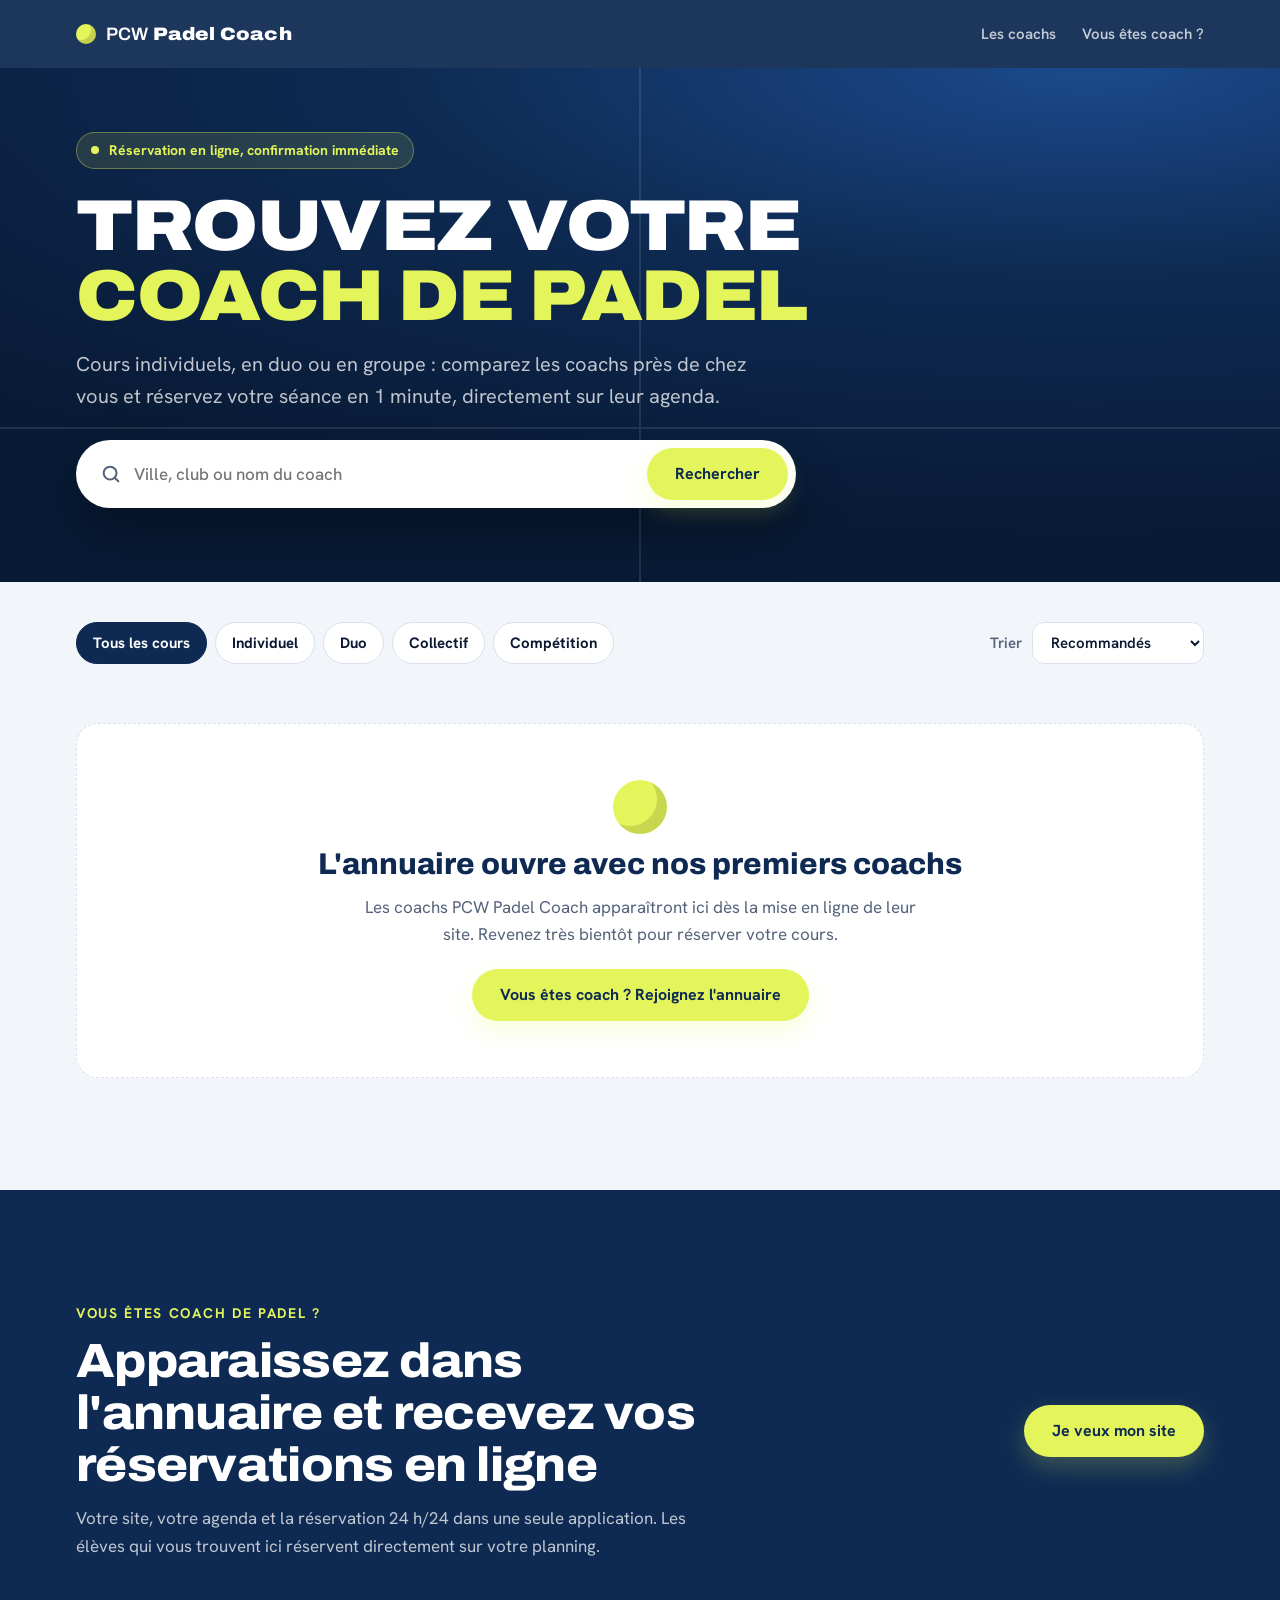
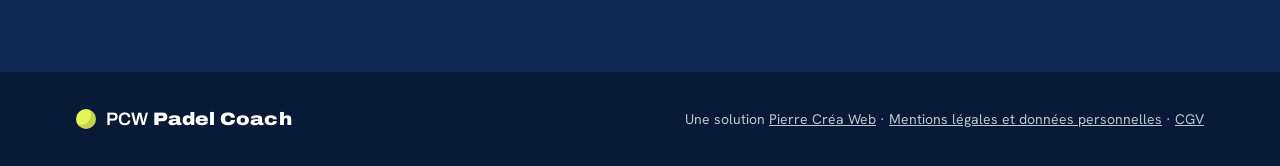
==== coachs/index.html @ 56683d2a "Add files via upload" ====
<!doctype html>
<html lang="fr">
<head>
<meta charset="utf-8">
<meta name="viewport" content="width=device-width, initial-scale=1, viewport-fit=cover">
<title>Trouver un coach de padel près de chez vous · PCW Padel Coach</title>
<meta name="description" content="Annuaire des coachs de padel PCW Padel Coach : cherchez par ville ou par club, comparez les cours et les prix, et réservez votre séance en ligne en 1 minute.">
<meta name="robots" content="noindex, nofollow">
<link rel="canonical" href="https://pcwpadel.fr/coachs/">
<meta property="og:type" content="website">
<meta property="og:locale" content="fr_FR">
<meta property="og:url" content="https://pcwpadel.fr/coachs/">
<meta property="og:title" content="Trouver un coach de padel · PCW Padel Coach">
<meta property="og:description" content="Cherchez un coach de padel par ville ou par club et réservez votre cours en ligne.">
<meta property="og:image" content="https://pcwpadel.fr/media/presentation.jpg">
<meta name="theme-color" content="#0E2A52">
<link rel="icon" href="data:image/svg+xml,%3Csvg xmlns='http://www.w3.org/2000/svg' viewBox='0 0 32 32'%3E%3Crect width='32' height='32' rx='8' fill='%230E2A52'/%3E%3Ccircle cx='16' cy='16' r='8' fill='%23E4F55B'/%3E%3C/svg%3E">
<link rel="preconnect" href="https://fonts.googleapis.com">
<link rel="preconnect" href="https://fonts.gstatic.com" crossorigin>
<link rel="stylesheet" href="https://fonts.googleapis.com/css2?family=Archivo:wdth,wght@62..125,400..900&family=Hanken+Grotesk:wght@400;500;600;700&display=swap">
<link rel="stylesheet" href="../sales.css?v=20261102">
<link rel="stylesheet" href="../annuaire.css?v=20261102">
</head>
<body class="dir-page">

<header class="top">
  <div class="wrap top__in">
    <a class="logo" href="./"><span class="logo__ball" aria-hidden="true"></span><span>PCW <b>Padel Coach</b></span></a>
    <nav class="top__nav" aria-label="Sections">
      <a href="#resultats">Les coachs</a>
      <a href="../">Vous êtes coach ?</a>
    </nav>
    <a class="btn btn--ball btn--sm top__coach" href="../">Vous êtes coach ?</a>
  </div>
</header>

<main>
  <section class="dir-hero">
    <div class="wrap">
      <p class="pill"><span class="pill__dot" aria-hidden="true"></span>Réservation en ligne, confirmation immédiate</p>
      <h1>Trouvez votre <em>coach de padel</em></h1>
      <p class="lead">Cours individuels, en duo ou en groupe : comparez les coachs près de chez vous et réservez votre séance en 1 minute, directement sur leur agenda.</p>
      <form class="dir-search" id="dir-search" role="search" autocomplete="off">
        <label class="dir-search__field">
          <svg viewBox="0 0 24 24" aria-hidden="true"><circle cx="11" cy="11" r="7"/><path d="M20 20l-4-4"/></svg>
          <span class="sr">Ville, club ou nom du coach</span>
          <input type="search" id="dir-q" placeholder="Ville, club ou nom du coach" enterkeyhint="search">
        </label>
        <button class="btn btn--ball" type="submit">Rechercher</button>
      </form>
      <div class="dir-cities" id="dir-cities" aria-label="Villes"></div>
    </div>
  </section>

  <section class="sec dir-results" id="resultats">
    <div class="wrap">
      <div class="dir-toolbar">
        <div class="dir-filters" role="group" aria-label="Type de cours">
          <button type="button" data-type="" aria-pressed="true">Tous les cours</button>
          <button type="button" data-type="individuel" aria-pressed="false">Individuel</button>
          <button type="button" data-type="duo" aria-pressed="false">Duo</button>
          <button type="button" data-type="collectif" aria-pressed="false">Collectif</button>
          <button type="button" data-type="competition" aria-pressed="false">Compétition</button>
        </div>
        <label class="dir-sort"><span>Trier</span>
          <select id="dir-sort">
            <option value="reco">Recommandés</option>
            <option value="note">Mieux notés</option>
            <option value="prix">Prix croissant</option>
            <option value="nom">Nom (A → Z)</option>
          </select></label>
      </div>
      <p class="dir-count" id="dir-count" aria-live="polite"></p>
      <div class="dir-grid" id="dir-grid">
        <div class="coach-card coach-card--skel" aria-hidden="true"></div>
        <div class="coach-card coach-card--skel" aria-hidden="true"></div>
        <div class="coach-card coach-card--skel" aria-hidden="true"></div>
      </div>
    </div>
  </section>

  <section class="sec sec--dark dir-coach">
    <div class="wrap dir-coach__in">
      <div>
        <p class="kicker kicker--ball">Vous êtes coach de padel ?</p>
        <h2 class="h2">Apparaissez dans l'annuaire et recevez vos réservations en ligne</h2>
        <p>Votre site, votre agenda et la réservation 24 h/24 dans une seule application. Les élèves qui vous trouvent ici réservent directement sur votre planning.</p>
      </div>
      <a class="btn btn--ball" href="../#contact">Je veux mon site</a>
    </div>
  </section>
</main>

<footer class="foot">
  <div class="wrap foot__in">
    <a class="logo" href="../"><span class="logo__ball" aria-hidden="true"></span><span>PCW <b>Padel Coach</b></span></a>
    <p>Une solution <a href="https://pierrecreaweb.com/">Pierre Créa Web</a> · <a href="../mentions.html">Mentions légales et données personnelles</a> · <a href="../cgv.html">CGV</a></p>
  </div>
</footer>

<script src="../pcw-config.js?v=20261102"></script>
<script src="../annuaire.js?v=20261102"></script>
</body>
</html>
---- sales.css ----
/* Page de vente PCW Padel Coach. Même univers que le modèle de site coach :
   bleu terrain, jaune balle, lignes blanches du court. */
:root {
  --brand: #0E2A52;
  --brand-2: #1B4A8C;
  --deep: #081A35;
  --ball: #E4F55B;
  --surface: #F2F5F9;
  --soft: #E8EEF6;
  --card: #FFFFFF;
  --ink: #0B1830;
  --muted: #55627A;
  --line: #D9E1EC;
  --on-dark: #FFFFFF;
  --on-dark-muted: rgba(255, 255, 255, .74);
  --err: #B42318;
  --f-display: "Archivo", "Arial Narrow", system-ui, sans-serif;
  --f-body: "Hanken Grotesk", system-ui, -apple-system, "Segoe UI", sans-serif;
  --r: 16px;
  --gl: max(16px, env(safe-area-inset-left, 0px));
  --gr: max(16px, env(safe-area-inset-right, 0px));
  color-scheme: light;
}
* { box-sizing: border-box; }
[hidden] { display: none !important; }
html { scroll-behavior: smooth; scroll-padding-top: 80px; }
@media (prefers-reduced-motion: reduce) { html { scroll-behavior: auto; } *, *::before { transition: none !important; animation: none !important; } }
body { margin: 0; background: var(--surface); color: var(--ink); font: 400 17px/1.6 var(--f-body); -webkit-font-smoothing: antialiased; }
img, video { max-width: 100%; height: auto; display: block; }
a { color: inherit; }
:focus-visible { outline: 3px solid var(--ball); outline-offset: 2px; border-radius: 6px; }
.wrap { max-width: 1160px; margin: 0 auto; padding-left: var(--gl); padding-right: var(--gr); }
.wrap--narrow { max-width: 820px; }
.center { text-align: center; }
.muted { color: var(--muted); }

/* ---------- Boutons ---------- */
.btn {
  display: inline-flex; align-items: center; justify-content: center; gap: 8px; min-height: 52px; padding: 0 26px;
  border-radius: 999px; border: 2px solid transparent; font: 700 16px/1 var(--f-body); text-decoration: none; cursor: pointer; text-align: center; line-height: 1.2;
  transition: transform .15s ease, background-color .15s ease, box-shadow .15s ease;
}
.btn:hover { transform: translateY(-1px); }
.btn:active { transform: none; }
.btn--ball { background: var(--ball); color: var(--brand); box-shadow: 0 10px 24px rgba(228, 245, 91, .22); }
.btn--ball:hover { background: #EDFA7E; }
.btn--ghost { border-color: rgba(255, 255, 255, .5); color: var(--on-dark); }
.btn--ghost:hover { border-color: var(--on-dark); background: rgba(255, 255, 255, .06); }
.btn--sm { min-height: 42px; padding: 0 18px; font-size: 15px; white-space: nowrap; }
.btn--block { width: 100%; }
.btn[disabled] { opacity: .6; cursor: wait; transform: none; }

/* ---------- En-tête ---------- */
.top { position: sticky; top: 0; z-index: 20; background: rgba(14, 42, 82, .94); backdrop-filter: blur(10px); -webkit-backdrop-filter: blur(10px); color: var(--on-dark); padding-top: env(safe-area-inset-top, 0px); }
.top__in { display: flex; align-items: center; gap: 24px; min-height: 68px; }
.logo { display: inline-flex; align-items: center; gap: 10px; text-decoration: none; font: 600 18px/1 var(--f-display); letter-spacing: .01em; white-space: nowrap; }
.logo b { font-weight: 900; font-stretch: 115%; }
.logo__ball { width: 20px; height: 20px; border-radius: 50%; background: var(--ball); box-shadow: inset -5px -4px 0 rgba(0, 0, 0, .14); flex: none; }
.top__nav { display: flex; gap: 26px; margin-left: auto; }
.top__nav a { color: var(--on-dark-muted); text-decoration: none; font-weight: 600; font-size: 15px; }
.top__nav a:hover { color: var(--on-dark); }
@media (max-width: 760px) { .top__nav { display: none; } .top .btn { margin-left: auto; } }
@media (max-width: 360px) { .logo { font-size: 16px; } .top .btn { padding: 0 14px; } }

/* ---------- Accroche ---------- */
.hero { position: relative; overflow: hidden; background: radial-gradient(120% 90% at 85% 10%, var(--brand-2) 0%, var(--brand) 45%, var(--deep) 100%); color: var(--on-dark); }
.hero::before { /* lignes de court en fond */
  content: ""; position: absolute; inset: 0; pointer-events: none; opacity: .12;
  background:
    linear-gradient(90deg, transparent calc(50% - 1px), #fff calc(50% - 1px), #fff calc(50% + 1px), transparent calc(50% + 1px)),
    linear-gradient(0deg, transparent calc(30% - 1px), #fff calc(30% - 1px), #fff calc(30% + 1px), transparent calc(30% + 1px)),
    linear-gradient(0deg, transparent calc(70% - 1px), #fff calc(70% - 1px), #fff calc(70% + 1px), transparent calc(70% + 1px));
}
.hero__in { position: relative; display: grid; grid-template-columns: 1.05fr .95fr; gap: 48px; align-items: center; padding-block: 72px 88px; }
.hero__text { min-width: 0; }
.pill { display: inline-flex; align-items: center; gap: 10px; margin: 0 0 22px; padding: 8px 14px; border-radius: 999px; background: rgba(228, 245, 91, .12); border: 1px solid rgba(228, 245, 91, .35); color: var(--ball); font-weight: 700; font-size: 14px; line-height: 1.35; }
.pill__dot { width: 8px; height: 8px; border-radius: 50%; background: var(--ball); flex: none; animation: pulse 2s ease-in-out infinite; }
@keyframes pulse { 50% { box-shadow: 0 0 0 6px rgba(228, 245, 91, .18); } }
h1 { margin: 0 0 20px; font: 900 clamp(44px, 6.6vw, 82px)/.98 var(--f-display); font-stretch: 112%; letter-spacing: -.02em; text-transform: uppercase; text-wrap: balance; }
h1 em { font-style: normal; color: var(--ball); }
.lead { margin: 0 0 30px; max-width: 34em; font-size: clamp(18px, 2vw, 20px); color: var(--on-dark-muted); }
.hero__cta { display: flex; flex-wrap: wrap; gap: 12px; }
.hero__proof { display: flex; flex-wrap: wrap; gap: 10px 28px; margin: 34px 0 0; padding: 0; list-style: none; font-size: 15px; color: var(--on-dark-muted); }
.hero__proof b { display: block; font: 900 26px/1.1 var(--f-display); font-stretch: 112%; color: var(--on-dark); }

.hero__phones { position: relative; min-height: 560px; }
.phone { margin: 0; width: 270px; aspect-ratio: 9 / 19.5; border-radius: 40px; padding: 10px; background: #050D1C; box-shadow: 0 40px 80px rgba(0, 0, 0, .45), inset 0 0 0 2px rgba(255, 255, 255, .08); }
.phone img { width: 100%; height: 100%; object-fit: cover; object-position: top; border-radius: 31px; }
.phone--front { position: absolute; left: 6%; top: 30px; z-index: 2; transform: rotate(-4deg); }
.phone--back { position: absolute; right: 2%; top: 0; transform: rotate(5deg); opacity: .96; }
.float-card {
  position: absolute; z-index: 3; left: 40%; bottom: 10px; display: flex; align-items: center; gap: 12px;
  padding: 14px 18px; border-radius: 16px; background: var(--card); color: var(--ink); box-shadow: 0 20px 44px rgba(0, 0, 0, .35);
  animation: float 5s ease-in-out infinite;
}
.float-card b { display: block; font-size: 15px; }
.float-card small { display: block; color: var(--muted); font-size: 13px; }
.float-card__icon { width: 34px; height: 34px; border-radius: 50%; display: grid; place-items: center; background: var(--ball); color: var(--brand); font-weight: 900; flex: none; }
@keyframes float { 50% { transform: translateY(-8px); } }

@media (max-width: 960px) {
  .hero__in { grid-template-columns: 1fr; gap: 20px; padding-block: 44px 40px; }
  .hero__phones { min-height: 0; height: 470px; max-width: 460px; width: 100%; justify-self: center; }
  .phone--front, .phone--back { width: 210px; border-radius: 32px; padding: 8px; }
  .phone--front img, .phone--back img { border-radius: 25px; }
  .phone--front { left: 4%; }
  .phone--back { right: 4%; top: 10px; }
  .float-card { left: auto; right: 0; bottom: 16px; }
}
@media (max-width: 420px) {
  .hero__phones { height: 400px; }
  .phone--front, .phone--back { width: 176px; }
  .phone--front { left: 0; }
  .phone--back { right: 0; }
  .float-card { right: 0; left: 18%; padding: 12px 14px; }
  .hero__cta .btn { flex: 1 1 100%; }
  .hero__proof { display: grid; grid-template-columns: repeat(3, minmax(0, 1fr)); gap: 12px; font-size: 13px; line-height: 1.35; }
  .hero__proof b { font-size: 21px; margin-bottom: 4px; }
}

/* ---------- Sections ---------- */
.sec { padding-block: clamp(64px, 9vw, 112px); }
.sec--soft { background: var(--soft); }
.sec--dark { background: var(--brand); color: var(--on-dark); }
.kicker { margin: 0 0 12px; font-weight: 700; font-size: 14px; letter-spacing: .12em; text-transform: uppercase; color: var(--brand-2); }
.kicker--ball { color: var(--ball); }
.h2 { margin: 0 0 40px; max-width: 22em; font: 800 clamp(30px, 4.2vw, 48px)/1.08 var(--f-display); font-stretch: 108%; letter-spacing: -.015em; text-wrap: balance; }
.h2.center { margin-inline: auto; }
.sec--dark .h2 { color: var(--on-dark); }
.h3 { margin: 0 0 18px; font: 800 clamp(24px, 2.8vw, 32px)/1.12 var(--f-display); font-stretch: 104%; color: var(--brand); text-wrap: balance; }
.tag { display: block; margin-bottom: 10px; font: 700 13px/1 var(--f-body); letter-spacing: .1em; text-transform: uppercase; color: var(--brand-2); }

/* Problèmes */
.pains { display: grid; grid-template-columns: repeat(3, minmax(0, 1fr)); gap: 20px; }
.pain { padding: 28px; border-radius: var(--r); background: var(--card); border: 1px solid var(--line); }
.pain__n { font: 900 15px/1 var(--f-display); color: var(--brand-2); letter-spacing: .08em; }
.pain h3 { margin: 14px 0 8px; font: 800 21px/1.2 var(--f-display); color: var(--brand); }
.pain p { margin: 0; color: var(--muted); }
@media (max-width: 860px) { .pains { grid-template-columns: minmax(0, 1fr); } }

/* Vidéo */
.video { position: relative; border-radius: 22px; overflow: hidden; background: #000; box-shadow: 0 40px 80px rgba(0, 0, 0, .4); outline: 1px solid rgba(255, 255, 255, .1); }
.video video { width: 100%; height: auto; aspect-ratio: 16 / 9; }
#video .center { margin: 32px 0 0; }

/* Fonctions */
.feat { display: grid; grid-template-columns: 1.2fr .8fr; gap: 56px; align-items: center; margin-bottom: 88px; }
.feat--rev .feat__text { order: 2; }
.feat__media { margin: 0; display: grid; justify-items: center; position: relative; }
.feat__media::before { content: ""; position: absolute; width: 78%; aspect-ratio: 1; border-radius: 50%; top: 12%; background: radial-gradient(circle, rgba(228, 245, 91, .55), rgba(228, 245, 91, 0) 68%); }
.feat__media .phone { position: relative; width: 280px; }
.checks { margin: 0; padding: 0; list-style: none; display: grid; gap: 14px; }
.checks li { position: relative; padding-left: 36px; color: var(--muted); }
.checks li b { color: var(--ink); }
.checks li::before {
  content: ""; position: absolute; left: 0; top: 3px; width: 22px; height: 22px; border-radius: 50%;
  background: var(--brand) url("data:image/svg+xml,%3Csvg xmlns='http://www.w3.org/2000/svg' viewBox='0 0 24 24' fill='none' stroke='%23E4F55B' stroke-width='3.2' stroke-linecap='round' stroke-linejoin='round'%3E%3Cpath d='M6 12.5l4 4 8-9'/%3E%3C/svg%3E") center / 14px no-repeat;
}
.wide { display: grid; grid-template-columns: .7fr 1.3fr; gap: 48px; align-items: center; margin-bottom: 64px; }
.wide__text p { margin: 0; color: var(--muted); }
.wide__text b { color: var(--ink); }
.browser { margin: 0; border-radius: 14px; overflow: hidden; background: var(--card); box-shadow: 0 30px 60px rgba(14, 42, 82, .18); border: 1px solid var(--line); }
.browser__bar { display: flex; gap: 7px; padding: 12px 14px; background: var(--soft); }
.browser__bar i { width: 11px; height: 11px; border-radius: 50%; background: #C5D0DE; }
.grid4 { display: grid; grid-template-columns: repeat(4, minmax(0, 1fr)); gap: 18px; }
.mini { padding: 24px; border-radius: var(--r); background: var(--card); border: 1px solid var(--line); }
.mini h4 { margin: 0 0 6px; font: 800 18px/1.25 var(--f-display); color: var(--brand); }
.mini p { margin: 0; font-size: 15px; color: var(--muted); }
@media (max-width: 900px) {
  .feat, .wide { grid-template-columns: minmax(0, 1fr); gap: 36px; margin-bottom: 72px; }
  .feat--rev .feat__text { order: 0; }
  .feat__media .phone { width: 240px; }
  .grid4 { grid-template-columns: repeat(2, minmax(0, 1fr)); }
}
@media (max-width: 520px) { .grid4 { grid-template-columns: minmax(0, 1fr); } }

/* Étapes */
.steps { margin: 0; padding: 0; list-style: none; display: grid; grid-template-columns: repeat(3, minmax(0, 1fr)); gap: 20px; counter-reset: s; }
.steps li { position: relative; padding: 30px 28px; border-radius: var(--r); background: var(--card); }
.steps__n { display: grid; place-items: center; width: 46px; height: 46px; border-radius: 50%; background: var(--ball); color: var(--brand); font: 900 20px/1 var(--f-display); }
.steps h3 { margin: 18px 0 8px; font: 800 21px/1.2 var(--f-display); color: var(--brand); }
.steps p { margin: 0; color: var(--muted); }
@media (max-width: 860px) { .steps { grid-template-columns: minmax(0, 1fr); } }

/* Tarif */
.price { max-width: 520px; margin: 0 auto; padding: 36px clamp(22px, 5vw, 40px); border-radius: 24px; background: var(--card); border: 2px solid var(--brand); box-shadow: 0 30px 70px rgba(14, 42, 82, .16); }
.price__head { text-align: center; padding-bottom: 26px; margin-bottom: 26px; border-bottom: 1px solid var(--line); }
.price__name { margin: 0 0 8px; font-weight: 700; color: var(--brand-2); letter-spacing: .08em; text-transform: uppercase; font-size: 14px; }
.price__amount { margin: 0; display: flex; justify-content: center; align-items: baseline; gap: 8px; color: var(--brand); }
.price__amount span { font: 900 clamp(64px, 12vw, 84px)/1 var(--f-display); font-stretch: 112%; letter-spacing: -.03em; }
.price__amount small { font-weight: 700; font-size: 18px; color: var(--muted); }
.price__vat { margin: 4px 0 0; font-size: 13px; color: var(--muted); }
.price__setup { display: inline-block; margin: 16px 0 0; padding: 8px 14px; border-radius: 12px; background: var(--ball); color: var(--brand); font-size: 15px; }
.price__setup s { opacity: .65; }
.checks--price { gap: 12px; margin-bottom: 28px; }
.checks--price li { color: var(--ink); }
.price__terms { margin: 14px 0 0; text-align: center; font-size: 14px; color: var(--muted); }
.price__math {
  position: relative; overflow: hidden; display: flex; align-items: center; gap: 18px; text-align: left;
  margin: 20px 0 0; padding: 16px 20px; border-radius: 16px;
  background: radial-gradient(120% 140% at 0% 0%, var(--brand-2), var(--brand) 55%, var(--deep)); color: var(--on-dark);
  box-shadow: 0 14px 30px rgba(14, 42, 82, .22);
}
.math__fig { margin: 0; flex: none; display: grid; justify-items: center; text-align: center; line-height: 1; }
.math__fig b { font: 900 46px/.95 var(--f-display); font-stretch: 112%; letter-spacing: -.03em; color: var(--ball); font-variant-numeric: tabular-nums; }
.math__fig small { font-weight: 700; font-size: 11px; letter-spacing: .1em; text-transform: uppercase; color: var(--on-dark-muted); }
.math__fig small:first-child { margin-bottom: 4px; }
.math__fig small:last-child { margin-top: 5px; }
.math__text { position: relative; z-index: 1; margin: 0; padding-left: 18px; border-left: 2px solid rgba(255, 255, 255, .16); font: 700 17px/1.4 var(--f-display); }
.math__text b { color: var(--ball); font-weight: 800; }
.math__hl { position: relative; z-index: 0; white-space: nowrap; margin: 0 .12em; color: var(--brand); }
.math__hl::before { content: ""; position: absolute; z-index: -1; inset: -.04em -.14em -.02em; border-radius: .3em; background: var(--ball); transform-origin: 0 50%; }
.math__clock { position: absolute; right: -16px; bottom: -20px; width: 100px; height: 100px; fill: none; stroke: rgba(255, 255, 255, .08); stroke-width: 3; stroke-linecap: round; }
.math__hand { transform-origin: 24px 24px; }
@media (max-width: 400px) {
  .price__math { flex-direction: column; gap: 12px; text-align: center; padding: 16px; }
  .math__text { padding: 12px 0 0; border-left: 0; border-top: 2px solid rgba(255, 255, 255, .16); font-size: 16px; }
  .math__text br { display: none; }
}
html.anim .math__hl::before { scale: 0 1; transition: scale .7s var(--ease) .9s; }
html.anim .math__hl { color: var(--on-dark); transition: color .3s 1.2s; }
html.anim .price__math.is-in .math__hl::before { scale: 1 1; }
html.anim .price__math.is-in .math__hl { color: var(--brand); }
html.anim .price__math.is-in .math__hand--m { animation: tick 6s linear infinite; }
html.anim .price__math.is-in .math__hand--h { animation: tick 72s linear infinite; }
@keyframes tick { to { rotate: 360deg; } }
html.anim .price__math.is-in .math__fig b { animation: fig-pop .7s var(--spring) .3s both; }
@keyframes fig-pop { from { scale: .5; opacity: 0; } }

/* FAQ */
.faq { display: grid; gap: 12px; }
.faq details { border-radius: 14px; background: var(--card); border: 1px solid var(--line); }
.faq summary { position: relative; padding: 20px 56px 20px 22px; cursor: pointer; list-style: none; font-weight: 700; font-size: 17px; color: var(--brand); }
.faq summary::-webkit-details-marker { display: none; }
.faq summary::after { content: "+"; position: absolute; right: 22px; top: 50%; transform: translateY(-50%); font: 400 28px/1 var(--f-body); color: var(--brand-2); transition: transform .2s; }
.faq details[open] summary::after { transform: translateY(-50%) rotate(45deg); }
.faq details p { margin: 0; padding: 0 22px 22px; color: var(--muted); }

/* Formulaire */
.contact { display: grid; grid-template-columns: .8fr 1.2fr; gap: 56px; align-items: start; }
.contact__intro { position: sticky; top: 100px; }
.contact__intro > p:not(.kicker) { color: var(--on-dark-muted); margin: -16px 0 24px; }
.contact__list { margin: 0; padding: 0; list-style: none; display: grid; gap: 10px; }
.contact__list li { padding-left: 28px; position: relative; font-weight: 600; }
.contact__list li::before { content: ""; position: absolute; left: 0; top: 7px; width: 14px; height: 14px; border-radius: 50%; background: var(--ball); }
.form, .sent { padding: clamp(22px, 4vw, 36px); border-radius: 22px; background: var(--card); color: var(--ink); }
.form fieldset { margin: 0 0 22px; padding: 0; border: 0; min-width: 0; }
.form legend { padding: 0; margin-bottom: 14px; font: 800 19px/1.2 var(--f-display); color: var(--brand); }
.row2 { display: grid; grid-template-columns: repeat(2, minmax(0, 1fr)); gap: 0 14px; }
.field { display: grid; gap: 6px; margin-bottom: 14px; min-width: 0; }
.field > span { font-weight: 600; font-size: 15px; }
.field input, .field select, .field textarea {
  width: 100%; min-height: 50px; padding: 12px 14px; border-radius: 12px; border: 1.5px solid var(--line); background: #FBFCFE;
  font: 400 16px/1.4 var(--f-body); color: var(--ink); transition: border-color .15s, box-shadow .15s;
}
.field textarea { resize: vertical; min-height: 110px; }
.field input:focus, .field select:focus, .field textarea:focus { outline: none; border-color: var(--brand-2); box-shadow: 0 0 0 4px rgba(27, 74, 140, .14); }
.field [aria-invalid="true"] { border-color: var(--err); }
.chips { display: flex; flex-wrap: wrap; gap: 8px; }
.chips label { position: relative; }
.chips input { position: absolute; opacity: 0; inset: 0; margin: 0; cursor: pointer; }
.chips span { display: inline-flex; align-items: center; min-height: 42px; padding: 0 16px; border-radius: 999px; border: 1.5px solid var(--line); background: #FBFCFE; font-weight: 600; font-size: 15px; cursor: pointer; transition: all .15s; }
.chips input:checked + span { background: var(--brand); border-color: var(--brand); color: var(--on-dark); }
.chips input:focus-visible + span { outline: 3px solid var(--ball); outline-offset: 2px; }
.hp { position: absolute; left: -9999px; width: 1px; height: 1px; overflow: hidden; }
.consent { display: flex; gap: 12px; align-items: flex-start; margin: 4px 0 20px; font-size: 14px; color: var(--muted); }
.consent input { flex: none; width: 22px; height: 22px; margin: 1px 0 0; accent-color: var(--brand); }
.consent a { color: var(--brand-2); }
.form__alert { margin: 0 0 14px; padding: 12px 14px; border-radius: 12px; background: #FDECEA; color: var(--err); font-weight: 600; font-size: 15px; }
.form__note { margin: 12px 0 0; font-size: 13px; color: var(--muted); text-align: center; }
.sent { text-align: center; padding-block: 56px; }
.sent__icon { width: 68px; height: 68px; margin: 0 auto 18px; border-radius: 50%; display: grid; place-items: center; background: var(--ball); color: var(--brand); font: 900 32px/1 var(--f-display); }
.sent h3 { margin: 0 0 8px; font: 800 28px/1.15 var(--f-display); color: var(--brand); }
.sent p { margin: 0 auto 24px; max-width: 26em; color: var(--muted); }
@media (max-width: 900px) {
  .contact { grid-template-columns: minmax(0, 1fr); gap: 32px; }
  .contact__intro { position: static; }
}
@media (max-width: 560px) { .row2 { grid-template-columns: minmax(0, 1fr); } }

/* Pied de page */
.foot { background: var(--deep); color: var(--on-dark-muted); padding: 36px 0 calc(36px + env(safe-area-inset-bottom, 0px)); font-size: 14px; }
.foot__in { display: flex; flex-wrap: wrap; align-items: center; justify-content: space-between; gap: 16px; }
.foot .logo { color: var(--on-dark); }
.foot p { margin: 0; }

/* Bouton fixe sur téléphone */
.mobile-cta { display: none; }
@media (max-width: 760px) {
  .mobile-cta {
    display: flex; position: fixed; z-index: 15; left: var(--gl); right: var(--gr); bottom: calc(12px + env(safe-area-inset-bottom, 0px));
    box-shadow: 0 14px 30px rgba(8, 26, 53, .35); transition: transform .25s ease, opacity .25s ease;
  }
  .mobile-cta.is-hidden { transform: translateY(140%); opacity: 0; pointer-events: none; }
  .foot { padding-bottom: calc(96px + env(safe-area-inset-bottom, 0px)); }
}

/* =========================================================================
   Animations
   Actives seulement avec la classe .anim (posée dans <head> si le visiteur
   n'a pas demandé à réduire les mouvements). Sans JS, tout reste visible.
   ========================================================================= */
:root { --ease: cubic-bezier(.2, .75, .2, 1); --spring: cubic-bezier(.3, 1.5, .5, 1); }

/* Barre de progression de lecture et en-tête qui se densifie au défilement */
.progress { position: fixed; z-index: 30; top: 0; left: 0; right: 0; height: 3px; background: var(--ball); transform-origin: 0 50%; transform: scaleX(var(--p, 0)); pointer-events: none; }
.top { transition: background-color .3s, box-shadow .3s; }
.top.is-scrolled { background: rgba(8, 26, 53, .97); box-shadow: 0 10px 30px rgba(8, 26, 53, .28); }
.logo:hover .logo__ball { animation: ball-bounce .6s var(--ease); }
@keyframes ball-bounce { 30% { transform: translateY(-7px) rotate(140deg); } 60% { transform: translateY(0) rotate(240deg); } 80% { transform: translateY(-2px) rotate(330deg); } 100% { transform: rotate(360deg); } }

/* Boutons jaunes : reflet qui balaie le bouton */
.btn--ball:not(.mobile-cta) { position: relative; overflow: hidden; isolation: isolate; }
.mobile-cta { overflow: hidden; isolation: isolate; }
.btn--ball::after {
  content: ""; position: absolute; z-index: -1; top: 0; bottom: 0; left: -60%; width: 45%; pointer-events: none;
  background: linear-gradient(100deg, transparent, rgba(255, 255, 255, .65), transparent); transform: skewX(-18deg);
}
.btn--ball:hover::after { animation: shine .7s ease; }
.anim .hero__cta .btn--ball::after, .anim .price .btn--ball::after, .anim .mobile-cta::after { animation: shine 1.1s ease 2.2s, shine 1.1s ease 6s infinite; }
@keyframes shine { from { left: -60%; } to { left: 130%; } }

/* --- Accroche : entrée en cascade --- */
.hero::before { animation: court-drift 18s ease-in-out infinite alternate; }
@keyframes court-drift { to { transform: scale(1.06) translate(-1.5%, 1%); } }
.hero__glow {
  position: absolute; z-index: 0; width: 70%; aspect-ratio: 1; left: 18%; top: 14%; border-radius: 50%; pointer-events: none;
  background: radial-gradient(circle, rgba(228, 245, 91, .28), rgba(228, 245, 91, 0) 65%); filter: blur(10px);
  animation: glow 7s ease-in-out infinite alternate;
}
@keyframes glow { from { transform: translate(-6%, 4%) scale(.9); opacity: .7; } to { transform: translate(8%, -6%) scale(1.1); opacity: 1; } }
.hero__phones .phone { transition: translate .6s var(--ease); }
.phone--front { translate: calc(var(--mx, 0) * 18px) calc(var(--my, 0) * 14px); }
.phone--back { translate: calc(var(--mx, 0) * -10px) calc(var(--my, 0) * -8px); }

html.anim .hero__text > *:not(h1) { opacity: 0; translate: 0 22px; }
html.anim .hero h1 { opacity: 0; }
html.anim .hero h1.is-split { opacity: 1; }
.hero h1 .w { display: inline-block; }
html.anim .hero h1 .w { opacity: 0; translate: 0 .45em; filter: blur(8px); }
html.anim .phone--front { opacity: 0; rotate: -14deg; scale: .86; }
html.anim .phone--back { opacity: 0; rotate: 14deg; scale: .86; }
html.anim .float-card { opacity: 0; scale: .6; }

html.anim.is-loaded .hero__text > *:not(h1) { opacity: 1; translate: none; transition: opacity .8s var(--ease), translate .9s var(--ease); }
html.anim.is-loaded .hero__text > .pill { transition-delay: 0ms; }
html.anim.is-loaded .hero__text > .lead { transition-delay: 650ms; }
html.anim.is-loaded .hero__text > .hero__cta { transition-delay: 800ms; }
html.anim.is-loaded .hero__text > .hero__proof { transition-delay: 950ms; }
html.anim.is-loaded .hero h1 .w { opacity: 1; translate: none; filter: none; transition: opacity .6s var(--ease), translate .8s var(--ease), filter .6s var(--ease); transition-delay: calc(120ms + var(--i) * 75ms); }
html.anim.is-loaded .phone--front, html.anim.is-loaded .phone--back { opacity: 1; rotate: none; scale: none; transition: opacity .9s var(--ease) .35s, rotate 1.1s var(--spring) .35s, scale 1.1s var(--ease) .35s, translate .6s var(--ease); }
html.anim.is-loaded .phone--back { transition-delay: .55s, .55s, .55s, 0s; }
html.anim.is-loaded .float-card { opacity: 1; scale: none; transition: opacity .5s ease 1.3s, scale .7s var(--spring) 1.3s; }

/* Carte de notification qui change de message */
.float-card__icon { transition: background-color .3s, color .3s; }
.float-card__text { display: block; transition: opacity .3s ease, translate .35s var(--ease); }
.float-card.is-swapping .float-card__text { opacity: 0; translate: 0 -10px; }
.float-card.is-swapping .float-card__icon { scale: .7; }
.float-card__icon { transition: scale .3s var(--spring), background-color .3s; }
.float-card--star .float-card__icon { background: #FFB800; color: #fff; }
.float-card--bell .float-card__icon { background: var(--brand-2); color: #fff; }
.float-card--euro .float-card__icon { background: #1F9D55; color: #fff; }

/* --- Apparition au défilement --- */
html.anim [data-reveal] {
  opacity: 0;
  transition: opacity .8s var(--ease), translate .9s var(--ease), scale .9s var(--ease), transform 1s var(--ease), box-shadow .3s, border-color .3s;
  transition-delay: var(--d, 0ms);
}
html.anim [data-reveal="up"] { translate: 0 40px; }
html.anim [data-reveal="left"] { translate: -56px 0; }
html.anim [data-reveal="right"] { translate: 56px 0; }
html.anim [data-reveal="zoom"] { scale: .9; }
html.anim [data-reveal="tilt"] { translate: 0 40px; transform: perspective(1400px) rotateX(16deg) scale(.96); transform-origin: 50% 100%; }
html.anim [data-reveal="pop"] { scale: .7; translate: 0 20px; }
html.anim [data-reveal].is-in { opacity: 1; translate: none; scale: none; transform: none; }
html.anim [data-reveal="pop"].is-in { transition-timing-function: var(--ease), var(--spring), var(--spring), var(--ease), ease, ease; }

/* Coches qui « claquent » une par une */
html.anim .checks li[data-reveal]::before { scale: 0; rotate: -90deg; transition: scale .5s var(--spring), rotate .5s var(--ease); transition-delay: calc(var(--d, 0ms) + 180ms); }
html.anim .checks li[data-reveal].is-in::before { scale: 1; rotate: none; }

/* Halo derrière les téléphones et téléphones qui flottent */
.feat__media::before { animation: halo 6s ease-in-out infinite alternate; }
@keyframes halo { from { transform: scale(.92); opacity: .75; } to { transform: scale(1.08); opacity: 1; } }
.feat__media .phone { animation: float 6s ease-in-out infinite; }
.feat--rev .feat__media .phone { animation-delay: -3s; }
.feat__media { transform-style: preserve-3d; }

/* Survol des cartes */
.pain, .mini, .steps li, .faq details, .browser { transition: transform .3s var(--ease), box-shadow .3s, border-color .3s; }
@media (hover: hover) {
  .pain:hover, .mini:hover, .steps li:hover { transform: translateY(-6px); box-shadow: 0 22px 40px rgba(14, 42, 82, .12); border-color: transparent; }
  .browser:hover { transform: translateY(-6px) scale(1.01); box-shadow: 0 40px 80px rgba(14, 42, 82, .24); }
  .faq details:hover { border-color: var(--brand-2); }
  .pain:hover .pain__n { color: var(--brand); }
}
.pain__n { display: inline-block; transition: color .3s, scale .3s var(--spring); }
.pain:hover .pain__n { scale: 1.25; }

/* FAQ : la réponse glisse à l'ouverture */
.faq details[open] p { animation: faq-open .45s var(--ease); }
@keyframes faq-open { from { opacity: 0; translate: 0 -8px; } }

/* Tarif : mise en avant de l'offre */
.price { transition: box-shadow .4s; }
html.anim .price.is-in .price__setup { animation: wiggle .7s var(--ease) 1.2s; }
@keyframes wiggle { 20% { rotate: -3deg; scale: 1.06; } 40% { rotate: 3deg; } 60% { rotate: -2deg; } 80% { rotate: 1deg; } 100% { rotate: none; scale: none; } }
.price__amount span { font-variant-numeric: tabular-nums; }
html.anim main { overflow-x: clip; }


/* =========================================================================
   Sections détaillées : quotidien, présentation, fonctions, étapes
   ========================================================================= */

/* ---------- 1. Le quotidien d'un coach ---------- */
.strike { position: relative; white-space: nowrap; }
.strike::after { content: ""; position: absolute; left: -2px; right: -2px; top: 54%; height: .09em; border-radius: 4px; background: #E5484D; transform-origin: 0 50%; }
.hl { position: relative; white-space: nowrap; z-index: 0; }
.hl::before { content: ""; position: absolute; z-index: -1; left: -.14em; right: -.14em; top: .12em; bottom: .02em; border-radius: .22em; background: var(--ball); transform-origin: 0 50%; }
html.anim .h2 .strike::after, html.anim .h2 .hl::before { scale: 0 1; transition: scale .7s var(--ease); }
html.anim .h2.is-in .strike::after { scale: 1 1; transition-delay: .7s; }
html.anim .h2.is-in .hl::before { scale: 1 1; transition-delay: 1.2s; }
html.anim .h2.is-in .strike { color: var(--muted); transition: color .4s 1s; }

.pain { position: relative; overflow: hidden; }
.pain__visual { position: relative; height: 156px; margin: -6px -6px 20px; padding: 14px; border-radius: 12px; background: var(--soft); overflow: hidden; }

/* Messages qui s'empilent */
.pv-chat { display: flex; flex-direction: column; align-items: flex-start; justify-content: center; gap: 7px; }
.pv-chat__time { position: absolute; top: 10px; right: 12px; font: 800 12px/1 var(--f-display); color: var(--muted); }
.bubble { display: block; flex: none; max-width: 80%; padding: 6px 11px; border-radius: 12px 12px 12px 4px; background: #fff; box-shadow: 0 4px 10px rgba(14, 42, 82, .08); font-size: 13px; line-height: 1.4; color: var(--ink); white-space: nowrap; overflow: hidden; text-overflow: ellipsis; }
.bubble i { display: block; margin-bottom: 1px; font: 700 10px/1.2 var(--f-body); font-style: normal; text-transform: uppercase; letter-spacing: .06em; }
.bubble--wa i { color: #1A9E55; } .bubble--sms i { color: var(--brand-2); } .bubble--ig i { color: #C13584; }
.bubble--sms { margin-left: 14px; } .bubble--ig { margin-left: 28px; }
.pv-chat__count { position: absolute; right: 12px; bottom: 12px; min-width: 30px; height: 30px; padding: 0 8px; border-radius: 999px; display: grid; place-items: center; background: #E5484D; color: #fff; font: 800 13px/1 var(--f-display); }
html.anim .pain.is-in .bubble { animation: bubble-in 6s var(--spring) infinite both; }
html.anim .pain.is-in .bubble--wa { animation-delay: .3s; }
html.anim .pain.is-in .bubble--sms { animation-delay: 1s; }
html.anim .pain.is-in .bubble--ig { animation-delay: 1.7s; }
@keyframes bubble-in { 0% { opacity: 0; scale: .5; translate: -10px 8px; } 8%, 85% { opacity: 1; scale: 1; translate: none; } 95%, 100% { opacity: 0; translate: 0 -8px; } }
html.anim .pain.is-in .pv-chat__count { animation: badge-pop 6s var(--spring) infinite; }
@keyframes badge-pop { 0%, 30% { scale: 0; } 38% { scale: 1.25; } 44%, 88% { scale: 1; } 96%, 100% { scale: 0; } }

/* Semaine avec trous et doublon */
.pv-cal { display: grid; grid-template-columns: repeat(5, minmax(0, 1fr)); grid-auto-rows: 24px; gap: 6px; align-content: start; }
.pv-cal__day { font: 800 11px/24px var(--f-display); text-align: center; color: var(--muted); text-transform: uppercase; letter-spacing: .06em; height: 18px; line-height: 18px; }
.pv-cal .s { display: block; border-radius: 6px; background: #fff; border: 1.5px solid var(--line); position: relative; }
.pv-cal .s.on { background: var(--brand-2); border-color: var(--brand-2); }
.pv-cal .s--hole { border: 1.5px dashed #E5484D; background: rgba(229, 72, 77, .08); }
.pv-cal .s--double::after { content: "2×"; position: absolute; inset: -1.5px; border-radius: 6px; display: grid; place-items: center; background: #E5484D; color: #fff; font: 800 11px/1 var(--f-display); }
html.anim .pain.is-in .s--hole { animation: hole 1.6s ease-in-out infinite; }
@keyframes hole { 50% { background: rgba(229, 72, 77, .28); } }
html.anim .pain.is-in .s--double { animation: shake 3s ease-in-out infinite; }
@keyframes shake { 0%, 70%, 100% { translate: none; } 74% { translate: -3px 0; } 78% { translate: 3px 0; } 82% { translate: -3px 0; } 86% { translate: 2px 0; } 90% { translate: 0; } }
html.anim .pain.is-in .pv-cal .s.on { animation: slot-in .5s var(--spring) both; }
html.anim .pain.is-in .pv-cal .s:nth-of-type(2n).on { animation-delay: .15s; }
html.anim .pain.is-in .pv-cal .s:nth-of-type(3n).on { animation-delay: .3s; }
@keyframes slot-in { from { scale: 0; } }

/* Recherche Google sans vous */
.pv-search { display: grid; align-content: start; gap: 8px; }
.pv-search__bar { display: flex; align-items: center; gap: 8px; height: 34px; padding: 0 12px; border-radius: 999px; background: #fff; box-shadow: 0 4px 10px rgba(14, 42, 82, .08); font-size: 13px; color: var(--ink); overflow: hidden; }
.pv-search__bar svg { width: 16px; height: 16px; flex: none; fill: none; stroke: var(--muted); stroke-width: 2.4; stroke-linecap: round; }
.pv-search__q { white-space: nowrap; overflow: hidden; border-right: 2px solid transparent; }
.pv-search__res { display: grid; gap: 4px; padding: 0 6px; }
.pv-search__res b { display: block; width: 58%; height: 7px; border-radius: 4px; background: #9BB0CF; }
.pv-search__res i { display: block; width: 86%; height: 6px; border-radius: 4px; background: #CBD6E6; }
.pv-search__miss { position: absolute; right: 12px; bottom: 10px; padding: 4px 10px; border-radius: 999px; background: #FDECEA; color: #B42318; font-weight: 700; font-size: 12px; }
html.anim .pain.is-in .pv-search__q { width: 0; animation: typing 7s steps(20) infinite, caret .7s step-end infinite; max-width: 20ch; }
@keyframes typing { 0% { width: 0; } 30%, 100% { width: 20ch; } }
@keyframes caret { 50% { border-color: var(--ink); } }
html.anim .pain.is-in .pv-search__res { animation: res-in 7s var(--ease) infinite both; }
html.anim .pain.is-in .pv-search__res + .pv-search__res { animation-delay: .25s; }
@keyframes res-in { 0%, 32% { opacity: 0; translate: 0 8px; } 40%, 92% { opacity: 1; translate: none; } 100% { opacity: 0; } }
html.anim .pain.is-in .pv-search__miss { animation: miss 7s var(--spring) infinite both; }
@keyframes miss { 0%, 50% { opacity: 0; scale: .6; } 56%, 92% { opacity: 1; scale: 1; } 100% { opacity: 0; } }

/* ---------- 2. Présentation ---------- */
#video { position: relative; overflow: hidden; }
#video::before {
  content: ""; position: absolute; width: 900px; height: 900px; left: 50%; top: 40%; margin: -450px 0 0 -450px; border-radius: 50%; pointer-events: none;
  background: radial-gradient(circle, rgba(79, 142, 247, .35), rgba(79, 142, 247, 0) 62%);
}
html.anim #video::before { animation: spot 10s ease-in-out infinite alternate; }
@keyframes spot { from { translate: -18% 0; } to { translate: 18% -6%; } }
#video .wrap { position: relative; }
.video-stage { position: relative; }
.video { transform-origin: 50% 30%; }
html.anim .video { scale: calc(.84 + .16 * var(--vp, 1)); border-radius: calc(40px - 18px * var(--vp, 1)); }
.video__play {
  position: absolute; inset: 0; display: flex; align-items: flex-end; justify-content: flex-start; gap: 16px; width: 100%; padding: clamp(16px, 3vw, 32px); border: 0; cursor: pointer;
  background: linear-gradient(180deg, rgba(8, 26, 53, 0) 55%, rgba(8, 26, 53, .7)); color: #fff; font: inherit; text-align: left; transition: background-color .3s;
}
.video__play:hover { background-color: rgba(8, 26, 53, .15); }
.video__btn { position: relative; display: grid; place-items: center; flex: none; width: clamp(56px, 7vw, 76px); aspect-ratio: 1; border-radius: 50%; background: var(--ball); color: var(--brand); box-shadow: 0 16px 40px rgba(0, 0, 0, .35); transition: scale .3s var(--spring); }
.video__btn svg { width: 42%; fill: currentColor; margin-left: 6%; }
.video__btn::before, .video__btn::after { content: ""; position: absolute; inset: 0; border-radius: 50%; border: 2px solid var(--ball); opacity: 0; }
html.anim .video__btn::before { animation: ring 2.4s ease-out infinite; }
html.anim .video__btn::after { animation: ring 2.4s ease-out 1.2s infinite; }
@keyframes ring { from { opacity: .8; scale: 1; } to { opacity: 0; scale: 1.9; } }
.video__play:hover .video__btn { scale: 1.08; }
.video__label { text-align: left; font: 800 clamp(18px, 2.2vw, 26px)/1.15 var(--f-display); text-shadow: 0 2px 12px rgba(0, 0, 0, .4); }
.video__label small { display: block; font: 600 15px/1.4 var(--f-body); opacity: .85; }
@media (max-width: 400px) { .video__label small { display: none; } .video__label { font-size: 16px; } }
.vchip { display: none; }
@media (min-width: 1000px) {
  .vchip {
    display: flex; align-items: center; gap: 10px; position: absolute; z-index: 2; padding: 10px 16px 10px 10px; border-radius: 999px;
    background: #fff; color: var(--brand); font-weight: 700; font-size: 15px; box-shadow: 0 18px 40px rgba(0, 0, 0, .3); white-space: nowrap;
  }
  .vchip b { display: grid; place-items: center; width: 28px; height: 28px; border-radius: 50%; background: var(--ball); font: 900 14px/1 var(--f-display); }
  .vchip--1 { left: -34px; top: 14%; }
  .vchip--2 { right: -30px; top: 42%; }
  .vchip--3 { right: 8%; bottom: -22px; }
  html.anim .vchip { opacity: 0; scale: .6; transition: opacity .5s, scale .6s var(--spring); }
  html.anim .video-stage.is-in .vchip { opacity: 1; scale: 1; animation: float 5s ease-in-out infinite; }
  html.anim .video-stage.is-in .vchip--1 { transition-delay: .5s; }
  html.anim .video-stage.is-in .vchip--2 { transition-delay: .7s; animation-delay: -1.6s; }
  html.anim .video-stage.is-in .vchip--3 { transition-delay: .9s; animation-delay: -3.2s; }
}

/* ---------- 3. Ce que vous obtenez ---------- */
.tag { position: relative; display: table; }
.tag::after { content: ""; position: absolute; left: 0; bottom: -5px; width: 28px; height: 3px; border-radius: 3px; background: var(--ball); }
html.anim .tag::after { scale: 0 1; transform-origin: 0 50%; transition: scale .6s var(--ease) .4s; }
html.anim .is-in .tag::after { scale: 1 1; }

.phone--fx { position: relative; overflow: hidden; }
.fx { position: absolute; pointer-events: none; opacity: 0; }
html:not(.anim) .fx { display: none; }
/* Doigt qui choisit « Coaching individuel », puis confirmation */
.fx-pick { left: 13%; right: 13%; top: 18.6%; height: 10.4%; border-radius: 12px; border: 3px solid var(--brand-2); background: rgba(27, 74, 140, .08); }
.fx-tap { left: 46%; top: 21%; width: 44px; height: 44px; margin: -22px 0 0 -22px; border-radius: 50%; background: rgba(14, 42, 82, .35); box-shadow: 0 0 0 0 rgba(14, 42, 82, .3); }
.fx-toast { left: 8%; right: 8%; bottom: 8%; display: flex; align-items: center; gap: 10px; padding: 10px 12px; border-radius: 14px; background: var(--brand); color: #fff; font-size: 13px; box-shadow: 0 10px 24px rgba(0, 0, 0, .3); }
.fx-toast b { display: grid; place-items: center; width: 26px; height: 26px; border-radius: 50%; background: var(--ball); color: var(--brand); flex: none; }
.fx-toast small { display: block; opacity: .75; font-size: 12px; }
html.anim .feat__media.is-in .fx-tap { animation: tap 5s ease-out infinite; }
html.anim .feat__media.is-in .fx-pick { animation: pick 5s ease infinite; }
html.anim .feat__media.is-in .fx-toast { animation: toast 5s var(--spring) infinite; }
@keyframes tap { 0%, 12% { opacity: 0; scale: 1.6; } 18% { opacity: 1; scale: .8; } 24% { opacity: .9; scale: 1; box-shadow: 0 0 0 0 rgba(14, 42, 82, .35); } 34% { opacity: 0; box-shadow: 0 0 0 26px rgba(14, 42, 82, 0); } 100% { opacity: 0; } }
@keyframes pick { 0%, 20% { opacity: 0; } 26%, 82% { opacity: 1; } 90%, 100% { opacity: 0; } }
@keyframes toast { 0%, 40% { opacity: 0; translate: 0 30px; } 48%, 82% { opacity: 1; translate: none; } 90%, 100% { opacity: 0; translate: 0 30px; } }
/* Notification qui tombe sur l'espace coach */
.fx-notif { left: 5%; right: 5%; top: 3%; display: flex; align-items: center; gap: 10px; padding: 10px 12px; border-radius: 16px; background: rgba(255, 255, 255, .96); color: var(--ink); font-size: 13px; line-height: 1.3; box-shadow: 0 12px 30px rgba(8, 26, 53, .3); backdrop-filter: blur(8px); }
.fx-notif small { display: block; color: var(--muted); font-size: 12px; }
.fx-notif__app { width: 30px; height: 30px; flex: none; border-radius: 8px; background: var(--brand) radial-gradient(circle at 50% 50%, var(--ball) 0 30%, transparent 32%); }
html.anim .feat__media.is-in .fx-notif { animation: notif 5.5s var(--spring) infinite; }
@keyframes notif { 0%, 10% { opacity: 0; translate: 0 -120%; } 18%, 72% { opacity: 1; translate: none; } 80%, 100% { opacity: 0; translate: 0 -120%; } }

/* Badges posés sur les captures d'ordinateur */
.browser--fx { position: relative; overflow: visible; }
.browser--fx img { border-radius: 0 0 14px 14px; }
.browser--fx .browser__bar { border-radius: 14px 14px 0 0; }
.fx-badge, .fx-stat { position: absolute; z-index: 2; background: #fff; border-radius: 16px; box-shadow: 0 18px 40px rgba(14, 42, 82, .22); color: var(--ink); }
.fx-badge { right: -14px; top: 24%; display: flex; align-items: center; gap: 10px; padding: 10px 14px 10px 10px; font-size: 14px; line-height: 1.25; }
.fx-badge small { display: block; color: var(--muted); font-size: 12px; }
.fx-badge__sync { width: 34px; height: 34px; padding: 7px; border-radius: 50%; background: #E8F0FE; fill: none; stroke: #1A73E8; stroke-width: 2.2; stroke-linecap: round; stroke-linejoin: round; flex: none; }
html.anim .browser--fx.is-in .fx-badge__sync { animation: spin 3s var(--ease) infinite; }
@keyframes spin { 0%, 60% { rotate: 0deg; } 100% { rotate: 360deg; } }
.fx-stat { left: -18px; bottom: -22px; width: 190px; padding: 14px 16px; }
.fx-stat small { display: block; color: var(--muted); font-size: 12px; font-weight: 600; }
.fx-stat b { display: block; font: 900 26px/1.15 var(--f-display); color: var(--brand); font-variant-numeric: tabular-nums; }
.fx-stat em { display: block; margin-top: 6px; font-style: normal; font-size: 12px; font-weight: 700; color: #1F9D55; }
.fx-stat__bars { display: flex; align-items: flex-end; gap: 5px; height: 38px; margin-top: 8px; }
.fx-stat__bars i { flex: 1; height: calc(var(--h) * 100%); border-radius: 4px 4px 2px 2px; background: #C9D7EC; transform-origin: 50% 100%; }
.fx-stat__bars i:last-child { background: var(--brand-2); }
html.anim .fx-badge, html.anim .fx-stat { opacity: 0; scale: .7; transition: opacity .5s, scale .7s var(--spring); transition-delay: .6s; }
html.anim .browser--fx.is-in .fx-badge, html.anim .browser--fx.is-in .fx-stat { opacity: 1; scale: 1; }
html.anim .fx-stat__bars i { scale: 1 0; transition: scale .8s var(--spring); }
html.anim .browser--fx.is-in .fx-stat__bars i { scale: 1 1; }
html.anim .browser--fx.is-in .fx-stat__bars i:nth-child(1) { transition-delay: .8s; }
html.anim .browser--fx.is-in .fx-stat__bars i:nth-child(2) { transition-delay: .9s; }
html.anim .browser--fx.is-in .fx-stat__bars i:nth-child(3) { transition-delay: 1s; }
html.anim .browser--fx.is-in .fx-stat__bars i:nth-child(4) { transition-delay: 1.1s; }
html.anim .browser--fx.is-in .fx-stat__bars i:nth-child(5) { transition-delay: 1.2s; }
html.anim .browser--fx.is-in .fx-stat__bars i:nth-child(6) { transition-delay: 1.3s; }
@media (max-width: 900px) {
  .fx-badge { right: 8px; top: auto; bottom: -20px; }
  .fx-stat { left: 8px; bottom: -26px; width: 168px; padding: 12px 14px; }
  .wide { margin-bottom: 88px; }
}

/* Icônes des 4 avantages : tracé qui se dessine */
.mini__ic { display: grid; place-items: center; width: 44px; height: 44px; margin-bottom: 14px; border-radius: 12px; background: var(--soft); transition: background-color .3s, rotate .4s var(--spring), scale .4s var(--spring); }
.mini__ic svg { width: 24px; height: 24px; fill: none; stroke: var(--brand); stroke-width: 1.9; stroke-linecap: round; stroke-linejoin: round; }
html.anim .mini__ic svg * { stroke-dasharray: 80; stroke-dashoffset: 80; transition: stroke-dashoffset 1.2s var(--ease); transition-delay: calc(var(--d, 0ms) + 300ms); }
html.anim .mini.is-in .mini__ic svg * { stroke-dashoffset: 0; }
.mini:hover .mini__ic { background: var(--ball); rotate: -8deg; scale: 1.1; }

/* ---------- 4. Comment ça se passe ---------- */
.steps { position: relative; }
.steps li { border: 2px solid transparent; transition: transform .3s var(--ease), box-shadow .4s, border-color .4s; }
.steps__ic { position: absolute; top: 28px; right: 26px; width: 34px; height: 34px; fill: none; stroke: var(--brand-2); stroke-width: 1.8; stroke-linecap: round; stroke-linejoin: round; opacity: .35; transition: opacity .4s, stroke .4s; }
.steps__n { position: relative; z-index: 3; transition: box-shadow .4s, background-color .4s, color .4s; }
@media (min-width: 861px) {
  .steps li { padding-bottom: 62px; }
  .steps__ic { top: auto; bottom: 22px; right: 24px; }
  .steps::before, .steps::after { content: ""; position: absolute; z-index: 2; top: 53px; left: 51px; right: calc((100% - 40px) / 3 - 51px); height: 3px; border-radius: 3px; pointer-events: none; }
  .steps::before { background: repeating-linear-gradient(90deg, var(--brand-2) 0 10px, transparent 10px 18px); opacity: .3; }
  .steps::after { background: var(--brand); transform-origin: 0 50%; scale: var(--sp, 1) 1; }
}
@media (max-width: 860px) {
  .steps li { padding: 24px 22px 26px 82px; }
  .steps__n { position: absolute; left: 20px; top: 24px; }
  .steps h3 { margin-top: 10px; padding-right: 40px; }
  .steps__ic { top: 24px; right: 20px; }
  .steps::before, .steps::after { content: ""; position: absolute; z-index: 2; left: 45px; top: 49px; bottom: var(--lend, 60px); width: 3px; margin-left: -1.5px; border-radius: 3px; pointer-events: none; }
  .steps::before { background: repeating-linear-gradient(180deg, var(--brand-2) 0 10px, transparent 10px 18px); opacity: .3; }
  .steps::after { background: var(--brand); transform-origin: 50% 0; scale: 1 var(--sp, 1); }
}
.steps li.is-active { border-color: var(--brand); box-shadow: 0 22px 44px rgba(14, 42, 82, .12); }
.steps li.is-active .steps__n { background: var(--brand); color: var(--ball); box-shadow: 0 0 0 6px rgba(228, 245, 91, .55); }
.steps li.is-active .steps__ic { opacity: 1; stroke: var(--brand); }
html.anim .steps li.is-active .steps__n { animation: num-pop .6s var(--spring); }
@keyframes num-pop { 40% { scale: 1.3; } }
/* Icône 1 : téléphone qui sonne */
html.anim .steps li.is-active .steps__ic--call { animation: ringing 2.4s ease-in-out infinite; transform-origin: 50% 50%; }
@keyframes ringing { 0%, 40%, 100% { rotate: 0deg; } 5%, 15%, 25% { rotate: -14deg; } 10%, 20%, 30% { rotate: 14deg; } }
html.anim .steps li.is-active .steps__ic--call .w1, html.anim .steps li.is-active .steps__ic--call .w2 { animation: wave 2.4s ease-in-out infinite; }
html.anim .steps li.is-active .steps__ic--call .w2 { animation-delay: .15s; }
@keyframes wave { 0%, 35%, 100% { opacity: 1; } 15% { opacity: .1; } }
/* Icône 2 : blocs du site qui se posent */
html.anim .steps li.is-active .steps__ic--build rect[class] { animation: build 3s var(--spring) infinite both; transform-box: fill-box; transform-origin: 50% 100%; }
html.anim .steps li.is-active .steps__ic--build .b2 { animation-delay: .25s; }
html.anim .steps li.is-active .steps__ic--build .b3 { animation-delay: .5s; }
@keyframes build { 0% { opacity: 0; translate: 0 -6px; scale: .4; } 18%, 80% { opacity: 1; translate: none; scale: 1; } 100% { opacity: 0; } }
/* Icône 3 : avion en papier qui s'envole */
html.anim .steps li.is-active .steps__ic--send { animation: fly 3s var(--ease) infinite; }
@keyframes fly { 0% { opacity: 0; translate: -14px 10px; } 20%, 60% { opacity: 1; translate: none; } 85% { opacity: 0; translate: 14px -12px; } 100% { opacity: 0; translate: -14px 10px; } }


/* Étiquettes de la vidéo : effacées pendant la lecture */
.video-stage.is-playing .vchip { opacity: 0 !important; scale: .6 !important; pointer-events: none; transition: opacity .35s ease, scale .4s var(--ease) !important; transition-delay: 0s !important; }

/* ---------- Avis des coachs clients ---------- */
#avis { position: relative; overflow: hidden; }
#avis::before { content: ""; position: absolute; inset: 0; pointer-events: none; opacity: .08;
  background: linear-gradient(90deg, transparent calc(50% - 1px), #fff calc(50% - 1px), #fff calc(50% + 1px), transparent calc(50% + 1px)); }
#avis .wrap { position: relative; }
.avis-head { display: flex; flex-wrap: wrap; align-items: flex-end; justify-content: space-between; gap: 16px 32px; margin-bottom: 40px; }
.avis-head .h2 { margin: 0; }
.avis-score { display: flex; align-items: center; gap: 14px; margin: 0; }
.avis-score > b { font: 900 56px/1 var(--f-display); font-stretch: 112%; color: var(--ball); }
.avis-score small { display: block; margin-top: 4px; color: var(--on-dark-muted); font-size: 14px; font-weight: 600; }
.reviews { display: grid; grid-template-columns: repeat(auto-fit, minmax(300px, 1fr)); gap: 20px; }
.review { position: relative; display: flex; flex-direction: column; gap: 16px; margin: 0; padding: 28px; border-radius: 20px; background: var(--card); color: var(--ink); box-shadow: 0 24px 50px rgba(0, 0, 0, .25); }
.review::before { content: "“"; position: absolute; top: 6px; right: 22px; font: 900 96px/1 var(--f-display); color: var(--soft); pointer-events: none; }
.review blockquote { position: relative; margin: 0; flex: 1; font-size: 17px; line-height: 1.6; }
.review figcaption { display: flex; align-items: center; gap: 12px; padding-top: 16px; border-top: 1px solid var(--line); }
.review figcaption b { display: block; color: var(--brand); }
.review figcaption small { display: block; color: var(--muted); font-size: 14px; line-height: 1.4; }
.review__ph { width: 48px; height: 48px; flex: none; border-radius: 50%; object-fit: cover; display: grid; place-items: center; background: var(--brand); color: var(--ball); font: 800 17px/1 var(--f-display); }
.review__stars { display: inline-flex; gap: 3px; }
.review__stars i { width: 18px; height: 18px; background: #FFB800; clip-path: polygon(50% 0, 61.8% 35.3%, 100% 35.3%, 69.1% 57.1%, 80.9% 92.7%, 50% 70.6%, 19.1% 92.7%, 30.9% 57.1%, 0 35.3%, 38.2% 35.3%); }
.review__stars i.off { background: #D9E1EC; }
.avis-score .review__stars i { width: 20px; height: 20px; }
.avis-score .review__stars i.off { background: rgba(255, 255, 255, .2); }
@media (max-width: 700px) {
  .reviews { display: flex; overflow-x: auto; scroll-snap-type: x mandatory; gap: 14px; margin: 0 calc(-1 * var(--gr)) 0 calc(-1 * var(--gl)); padding: 6px var(--gr) 24px var(--gl); scrollbar-width: none; }
  .reviews::-webkit-scrollbar { display: none; }
  .review { flex: 0 0 86%; scroll-snap-align: center; padding: 24px; }
}
@media (hover: hover) { .review { transition: transform .3s var(--ease), box-shadow .3s; } .review:hover { transform: translateY(-6px) rotate(-.4deg); box-shadow: 0 34px 60px rgba(0, 0, 0, .35); } }
html.anim .review__stars i { scale: 0; rotate: -72deg; transition: scale .45s var(--spring), rotate .45s var(--ease); }
html.anim .is-in .review__stars i, html.anim .avis-score.is-in .review__stars i { scale: 1; rotate: none; }
html.anim .is-in .review__stars i:nth-child(1) { transition-delay: calc(var(--d, 0ms) + 250ms); }
html.anim .is-in .review__stars i:nth-child(2) { transition-delay: calc(var(--d, 0ms) + 330ms); }
html.anim .is-in .review__stars i:nth-child(3) { transition-delay: calc(var(--d, 0ms) + 410ms); }
html.anim .is-in .review__stars i:nth-child(4) { transition-delay: calc(var(--d, 0ms) + 490ms); }
html.anim .is-in .review__stars i:nth-child(5) { transition-delay: calc(var(--d, 0ms) + 570ms); }
---- annuaire.css ----
/* Annuaire des coachs (pcwpadel.fr/coachs/) — complète sales.css */
.sr { position: absolute; width: 1px; height: 1px; overflow: hidden; clip: rect(0 0 0 0); white-space: nowrap; }
.top__coach { margin-left: 12px; }
@media (min-width: 761px) { .top__coach { display: none; } }

/* ---------- Accroche + recherche ---------- */
.dir-hero { position: relative; overflow: hidden; padding-block: 64px 56px; color: var(--on-dark);
  background: radial-gradient(120% 90% at 85% 0%, var(--brand-2) 0%, var(--brand) 45%, var(--deep) 100%); }
.dir-hero::before { content: ""; position: absolute; inset: 0; pointer-events: none; opacity: .1;
  background:
    linear-gradient(90deg, transparent calc(50% - 1px), #fff calc(50% - 1px), #fff calc(50% + 1px), transparent calc(50% + 1px)),
    linear-gradient(0deg, transparent calc(30% - 1px), #fff calc(30% - 1px), #fff calc(30% + 1px), transparent calc(30% + 1px)); }
.dir-hero .wrap { position: relative; }
.dir-hero h1 { font-size: clamp(40px, 6vw, 72px); margin-bottom: 16px; }
.dir-hero .lead { margin-bottom: 28px; }
.dir-search { display: flex; gap: 10px; max-width: 720px; padding: 8px; border-radius: 999px; background: #fff; box-shadow: 0 24px 50px rgba(0, 0, 0, .3); }
.dir-search__field { flex: 1; display: flex; align-items: center; gap: 10px; min-width: 0; padding-left: 16px; }
.dir-search__field svg { width: 22px; height: 22px; flex: none; fill: none; stroke: var(--muted); stroke-width: 2.2; stroke-linecap: round; }
.dir-search input { flex: 1; min-width: 0; height: 48px; border: 0; outline: none; background: none; font: 500 17px/1.2 var(--f-body); color: var(--ink); }
.dir-search input::-webkit-search-cancel-button { cursor: pointer; }
.dir-search:focus-within { box-shadow: 0 24px 50px rgba(0, 0, 0, .3), 0 0 0 4px rgba(228, 245, 91, .5); }
.dir-cities { display: flex; flex-wrap: wrap; gap: 8px; margin-top: 18px; }
.dir-cities button { display: inline-flex; align-items: center; gap: 6px; min-height: 38px; padding: 0 14px; border-radius: 999px; border: 1px solid rgba(255, 255, 255, .3); background: rgba(255, 255, 255, .06); color: var(--on-dark); font: 600 14px var(--f-body); cursor: pointer; }
.dir-cities button small { opacity: .65; }
.dir-cities button[aria-pressed="true"], .dir-cities button:hover { background: var(--ball); border-color: var(--ball); color: var(--brand); }
@media (max-width: 560px) {
  .dir-hero { padding-block: 40px 36px; }
  .dir-search { flex-direction: column; border-radius: 20px; }
  .dir-search__field { padding: 0 8px; }
  .dir-search .btn { width: 100%; }
}

/* ---------- Filtres ---------- */
.dir-results { padding-top: 40px; }
.dir-toolbar { display: flex; flex-wrap: wrap; align-items: center; justify-content: space-between; gap: 12px 20px; margin-bottom: 14px; }
.dir-filters { display: flex; flex-wrap: wrap; gap: 8px; }
.dir-filters button { min-height: 42px; padding: 0 16px; border-radius: 999px; border: 1.5px solid var(--line); background: var(--card); color: var(--ink); font: 700 15px var(--f-body); cursor: pointer; transition: background-color .15s, border-color .15s, color .15s; }
.dir-filters button:hover { border-color: var(--brand-2); }
.dir-filters button[aria-pressed="true"] { background: var(--brand); border-color: var(--brand); color: #fff; }
.dir-sort { display: flex; align-items: center; gap: 10px; font-weight: 600; font-size: 15px; color: var(--muted); }
.dir-sort select { min-height: 42px; padding: 0 36px 0 14px; border-radius: 12px; border: 1.5px solid var(--line); background: var(--card); font: 600 15px var(--f-body); color: var(--ink); }
.dir-count { min-height: 1.6em; margin: 0 0 18px; color: var(--muted); font-weight: 600; }
@media (max-width: 640px) {
  .dir-filters { flex-wrap: nowrap; overflow-x: auto; margin: 0 calc(-1 * var(--gr)) 0 calc(-1 * var(--gl)); padding: 2px var(--gr) 6px var(--gl); scrollbar-width: none; }
  .dir-filters::-webkit-scrollbar { display: none; }
  .dir-filters button { flex: none; }
}

/* ---------- Cartes des coachs ---------- */
.dir-grid { display: grid; grid-template-columns: repeat(auto-fill, minmax(300px, 1fr)); gap: 22px; }
.coach-card { display: flex; flex-direction: column; min-width: 0; border-radius: 20px; overflow: hidden; background: var(--card); border: 1px solid var(--line); box-shadow: 0 10px 30px rgba(14, 42, 82, .06);
  transition: transform .3s cubic-bezier(.2, .75, .2, 1), box-shadow .3s; animation: card-in .6s cubic-bezier(.2, .75, .2, 1) both; animation-delay: calc(var(--i, 0) * 70ms); }
@keyframes card-in { from { opacity: 0; translate: 0 24px; } }
@media (hover: hover) { .coach-card:hover { transform: translateY(-6px); box-shadow: 0 26px 50px rgba(14, 42, 82, .16); } }
.coach-card__media { position: relative; display: block; aspect-ratio: 16 / 9; overflow: hidden; text-decoration: none;
  background: radial-gradient(120% 120% at 100% 0%, color-mix(in srgb, var(--c) 60%, #4F8EF7), var(--c) 55%, color-mix(in srgb, var(--c) 60%, #000)); }
.coach-card__media::before { content: ""; position: absolute; inset: 0; opacity: .14; pointer-events: none;
  background: linear-gradient(90deg, transparent calc(50% - 1px), #fff calc(50% - 1px), #fff calc(50% + 1px), transparent calc(50% + 1px)),
    linear-gradient(0deg, transparent calc(50% - 1px), #fff calc(50% - 1px), #fff calc(50% + 1px), transparent calc(50% + 1px)); }
.coach-card__media img { width: 100%; height: 100%; object-fit: cover; transition: scale .5s cubic-bezier(.2, .75, .2, 1); }
@media (hover: hover) { .coach-card:hover .coach-card__media img { scale: 1.05; } }
.coach-card__ini { position: absolute; inset: 0; display: grid; place-items: center; font: 900 64px/1 var(--f-display); font-stretch: 112%; color: var(--a); letter-spacing: .02em; }
.coach-card__city { position: absolute; left: 14px; bottom: 14px; padding: 6px 12px; border-radius: 999px; background: rgba(255, 255, 255, .94); color: var(--brand); font-weight: 700; font-size: 14px; }
.coach-card__body { flex: 1; padding: 18px 20px 6px; display: grid; align-content: start; gap: 8px; }
.coach-card h3 { margin: 0; font: 800 22px/1.2 var(--f-display); color: var(--brand); }
.coach-card h3 a { color: inherit; text-decoration: none; }
.coach-card h3 a:hover { text-decoration: underline; }
.coach-card__rating { display: flex; align-items: center; gap: 6px; margin: 0; font-size: 14px; color: var(--muted); }
.coach-card__rating b { color: var(--ink); }
.coach-card__rating--new { display: inline-flex; width: max-content; padding: 3px 10px; border-radius: 999px; background: var(--soft); color: var(--brand-2); font-weight: 700; font-size: 13px; }
.cstars { display: inline-flex; gap: 2px; }
.cstars i { width: 15px; height: 15px; background: #FFB800; clip-path: polygon(50% 0, 61.8% 35.3%, 100% 35.3%, 69.1% 57.1%, 80.9% 92.7%, 50% 70.6%, 19.1% 92.7%, 30.9% 57.1%, 0 35.3%, 38.2% 35.3%); }
.cstars i.off { background: #D9E1EC; }
.coach-card__tagline { margin: 0; color: var(--muted); font-size: 15px; line-height: 1.5; display: -webkit-box; -webkit-line-clamp: 2; -webkit-box-orient: vertical; overflow: hidden; }
.coach-card__tags { display: flex; flex-wrap: wrap; gap: 6px; }
.coach-card__tags span { padding: 4px 10px; border-radius: 8px; background: var(--soft); color: var(--brand); font-weight: 700; font-size: 13px; }
.coach-card__clubs { display: flex; align-items: flex-start; gap: 6px; margin: 0; color: var(--muted); font-size: 14px; line-height: 1.4; }
.coach-card__clubs svg { width: 16px; height: 16px; flex: none; margin-top: 2px; fill: none; stroke: var(--brand-2); stroke-width: 2; }
.coach-card__foot { display: flex; align-items: center; justify-content: space-between; gap: 12px; padding: 14px 20px 18px; margin-top: 8px; border-top: 1px solid var(--line); }
.coach-card__price { margin: 0; line-height: 1.1; }
.coach-card__price small { display: block; color: var(--muted); font-size: 12px; font-weight: 600; }
.coach-card__price b { font: 900 22px/1.1 var(--f-display); color: var(--brand); }

/* Chargement */
.coach-card--skel { min-height: 420px; animation: none; background: linear-gradient(100deg, var(--card) 30%, var(--soft) 50%, var(--card) 70%) 0 0 / 300% 100%; animation: skel 1.4s linear infinite; }
@keyframes skel { to { background-position: -300% 0; } }

/* États vides */
.dir-empty { grid-column: 1 / -1; display: grid; justify-items: center; gap: 12px; padding: 56px 24px; border-radius: 22px; background: var(--card); border: 1px dashed var(--line); text-align: center; }
.dir-empty h2 { margin: 0; font: 800 clamp(22px, 3vw, 30px)/1.2 var(--f-display); color: var(--brand); }
.dir-empty p { margin: 0 0 8px; max-width: 34em; color: var(--muted); }
.dir-empty__ball { width: 54px; height: 54px; border-radius: 50%; background: var(--ball); box-shadow: inset -10px -8px 0 rgba(0, 0, 0, .12); animation: dir-bounce 1.6s ease-in-out infinite; }
@keyframes dir-bounce { 50% { translate: 0 -14px; } }

/* Bandeau coachs */
.dir-coach__in { display: flex; flex-wrap: wrap; align-items: center; justify-content: space-between; gap: 24px 40px; }
.dir-coach__in > div { max-width: 640px; }
.dir-coach .h2 { margin-bottom: 14px; }
.dir-coach p:not(.kicker) { margin: 0; color: var(--on-dark-muted); }

@media (prefers-reduced-motion: reduce) { .coach-card, .dir-empty__ball, .coach-card--skel { animation: none; } }
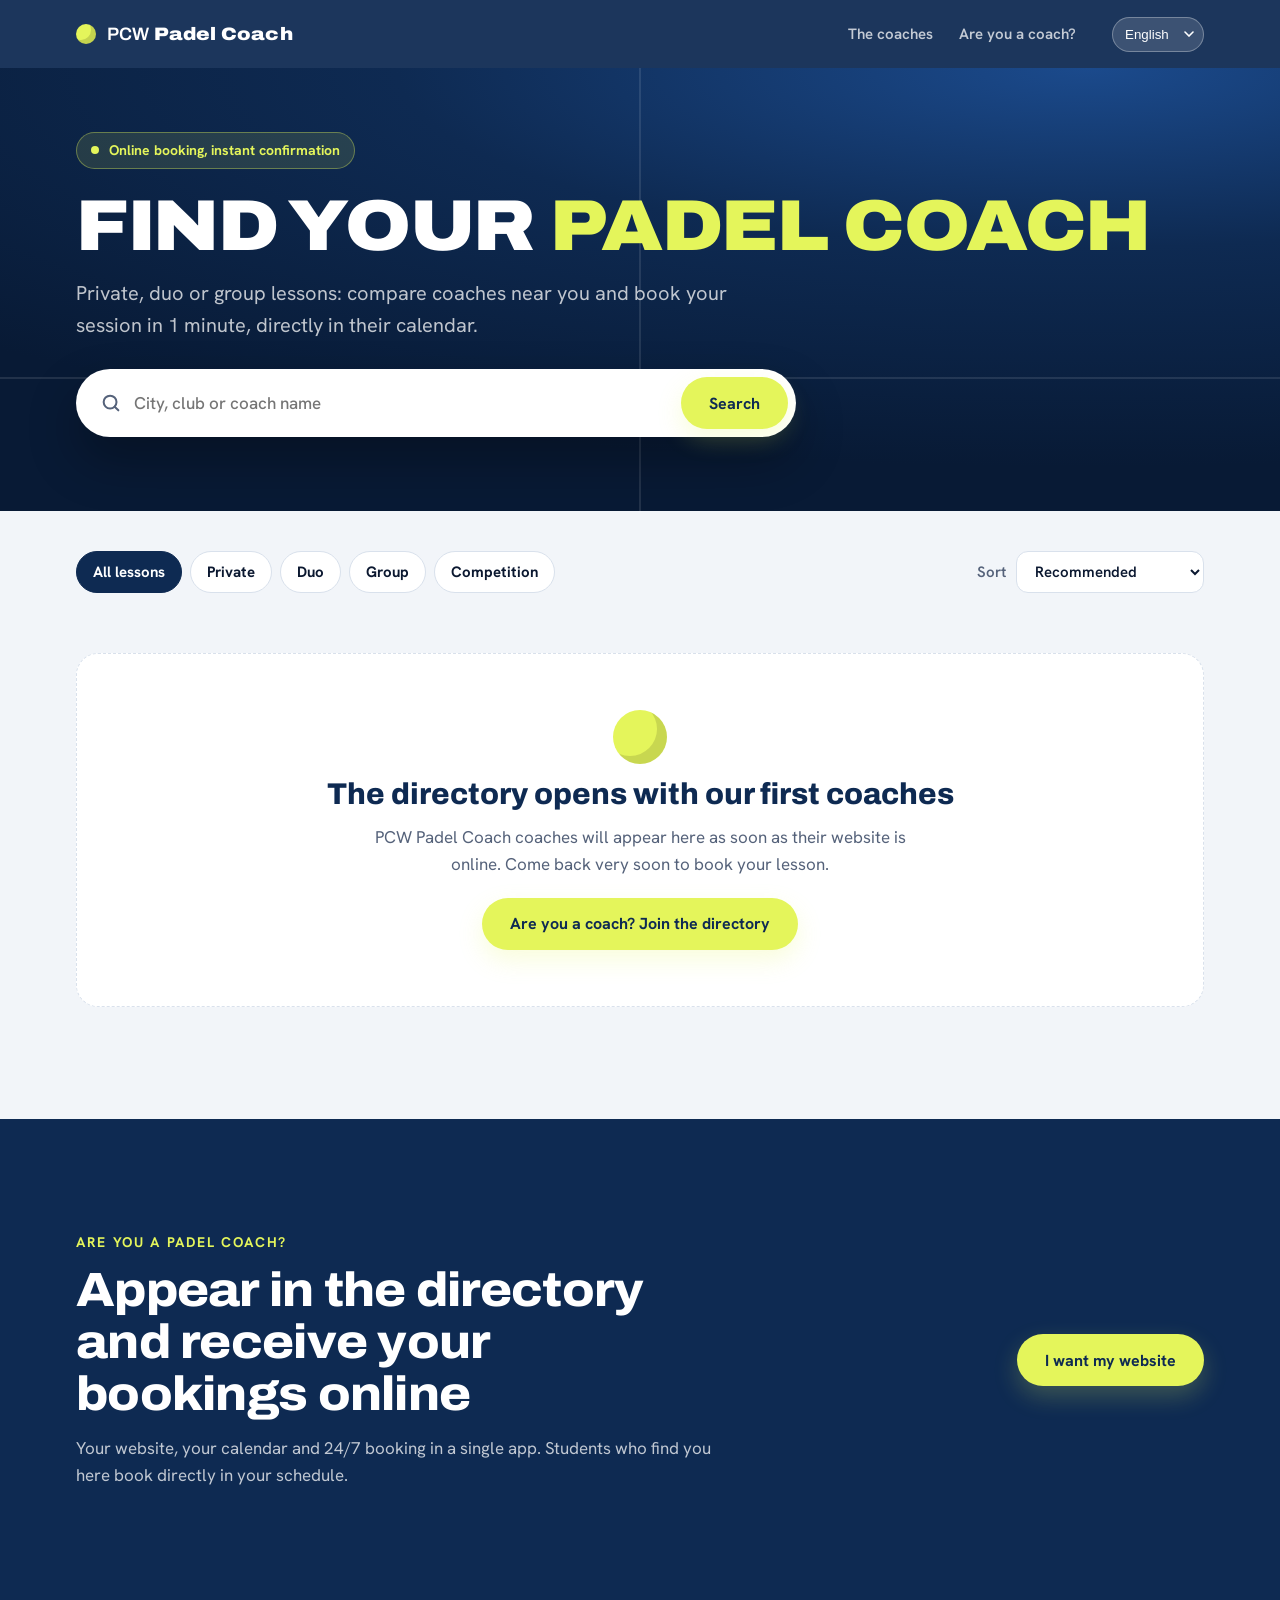
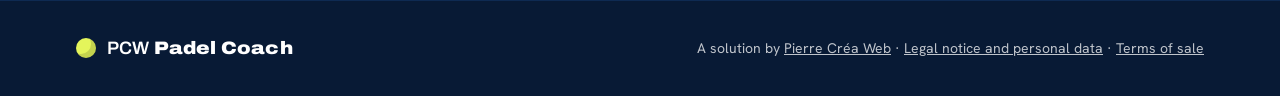
==== commit 4eddb483: "Page de vente et annuaire : espagnol et anglais, sélecteur de langue Co-Authored-By: Claude Sonnet 5" ====
--- a/coachs/index.html
+++ b/coachs/index.html
@@ -98,6 +98,7 @@
   </div>
 </footer>
 
+<script src="../assets/i18n.js?v=20261109" data-only data-dict="vitrine"></script>
 <script src="../pcw-config.js?v=20261102"></script>
 <script src="../annuaire.js?v=20261102"></script>
 </body>
--- a/sales.css
+++ b/sales.css
@@ -671,3 +671,74 @@
 html.anim .is-in .review__stars i:nth-child(3) { transition-delay: calc(var(--d, 0ms) + 410ms); }
 html.anim .is-in .review__stars i:nth-child(4) { transition-delay: calc(var(--d, 0ms) + 490ms); }
 html.anim .is-in .review__stars i:nth-child(5) { transition-delay: calc(var(--d, 0ms) + 570ms); }
+
+/* ---------- Logo PCW Padel Coach (version fond sombre / fond clair choisie selon le fond) ---------- */
+.logo { gap: 11px; }
+.logo__mark { display: block; width: 22px; height: 27px; flex: none; transition: transform .3s cubic-bezier(.3, 1.5, .5, 1); }
+.logo:hover .logo__mark { transform: rotate(-8deg) scale(1.06); }
+.logo__mark--on-light { display: none; }
+.logo__txt { display: grid; gap: 3px; line-height: 1; }
+.logo__txt small { font: 800 10px/1 var(--f-body); letter-spacing: .34em; color: var(--ball); }
+.logo__txt b { font: 800 19px/1 var(--f-display); font-stretch: 100%; letter-spacing: -.01em; color: inherit; }
+/* Sur fond clair : P marine, « PCW » bleu, texte marine */
+.on-light .logo { color: #0E1B2C; }
+.on-light .logo__mark--on-dark { display: none; }
+.on-light .logo__mark--on-light { display: block; }
+.on-light .logo__txt small { color: #1F5BD8; }
+@media (max-width: 360px) { .logo__txt b { font-size: 17px; } }
+
+/* ---------- Mise en avant de l'annuaire padelcoachs.fr ---------- */
+.wide--dir .wide__text a { color: var(--brand-2); }
+.dir-perks { margin: 18px 0 0; padding: 0; list-style: none; display: grid; gap: 10px; }
+.dir-perks li { position: relative; padding-left: 30px; font-weight: 600; color: var(--ink); }
+.dir-perks li::before { content: "✓"; position: absolute; left: 0; top: 0; width: 20px; height: 20px; border-radius: 50%; display: grid; place-items: center; background: var(--ball); color: var(--brand); font: 900 12px/1 var(--f-body); }
+.dir-mock .browser__bar { align-items: center; }
+.dir-mock__url { margin-left: 14px; padding: 4px 16px; border-radius: 999px; background: #fff; color: var(--muted); font-size: 13px; font-weight: 600; }
+.dir-mock__body { padding: 22px; background: linear-gradient(180deg, var(--brand) 0 96px, var(--surface) 96px); }
+.dir-mock__search { display: flex; align-items: center; gap: 10px; max-width: 420px; padding: 6px 6px 6px 16px; border-radius: 999px; background: #fff; box-shadow: 0 12px 30px rgba(0, 0, 0, .25); font-weight: 600; color: var(--ink); }
+.dir-mock__search svg { width: 18px; height: 18px; fill: none; stroke: var(--muted); stroke-width: 2.4; stroke-linecap: round; }
+.dir-mock__search span { flex: 1; }
+.dir-mock__search b { padding: 9px 16px; border-radius: 999px; background: var(--ball); color: var(--brand); font-size: 14px; }
+.dir-mock__cards { display: grid; grid-template-columns: 1.15fr .85fr; gap: 16px; margin-top: 26px; align-items: start; }
+.dir-mock__card { position: relative; border-radius: 16px; overflow: hidden; background: #fff; border: 1px solid var(--line); }
+.dir-mock__card--you { border: 2px solid var(--ball); box-shadow: 0 0 0 6px rgba(228, 245, 91, .35), 0 20px 40px rgba(14, 42, 82, .18); }
+.dir-mock__you { position: absolute; z-index: 1; top: 10px; right: 10px; padding: 5px 10px; border-radius: 999px; background: var(--ball); color: var(--brand); font-weight: 800; font-size: 12px; }
+.dir-mock__media { position: relative; aspect-ratio: 16 / 8; display: grid; place-items: center; background: radial-gradient(120% 120% at 100% 0%, var(--brand-2), var(--brand) 60%, var(--deep)); }
+.dir-mock__media span { font: 900 40px/1 var(--f-display); color: var(--ball); }
+.dir-mock__media em { position: absolute; left: 10px; bottom: 10px; padding: 4px 10px; border-radius: 999px; background: #fff; color: var(--brand); font-style: normal; font-weight: 700; font-size: 12px; }
+.dir-mock__info { display: grid; gap: 7px; padding: 12px 14px 14px; }
+.dir-mock__info strong { font: 800 18px/1.2 var(--f-display); color: var(--brand); }
+.dir-mock__stars { color: #FFB800; font-size: 14px; letter-spacing: 1px; }
+.dir-mock__stars small { color: var(--muted); letter-spacing: 0; font-weight: 600; }
+.dir-mock__tags { display: flex; flex-wrap: wrap; gap: 5px; }
+.dir-mock__tags i { padding: 3px 8px; border-radius: 6px; background: var(--soft); color: var(--brand); font-style: normal; font-weight: 700; font-size: 11px; }
+.dir-mock__foot { display: flex; align-items: center; justify-content: space-between; gap: 8px; margin-top: 4px; padding-top: 10px; border-top: 1px solid var(--line); }
+.dir-mock__foot small { color: var(--muted); font-size: 12px; }
+.dir-mock__foot small b { display: block; font: 900 18px/1 var(--f-display); color: var(--brand); }
+.dir-mock__btn { padding: 8px 14px; border-radius: 999px; background: var(--ball); color: var(--brand); font-size: 13px; }
+.dir-mock__card--ghost { opacity: .55; }
+.dir-mock__card--ghost .dir-mock__media { background: #C9D7EC; }
+.dir-mock__card--ghost .dir-mock__info i { display: block; height: 10px; border-radius: 5px; background: #DCE4EF; }
+.dir-mock__card--ghost .dir-mock__info i:nth-child(1) { width: 70%; height: 14px; }
+.dir-mock__card--ghost .dir-mock__info i:nth-child(3) { width: 50%; }
+html.anim .browser--fx.is-in .dir-mock__card--you, html.anim .dir-mock.is-in .dir-mock__card--you { animation: you-pop .8s var(--spring) .6s both; }
+@keyframes you-pop { from { opacity: 0; transform: translateY(16px) scale(.94); } }
+html.anim .dir-mock.is-in .dir-mock__you { animation: you-badge 2.4s ease-in-out 1.4s infinite; }
+@keyframes you-badge { 50% { transform: scale(1.08); } }
+@media (max-width: 520px) { .dir-mock__cards { grid-template-columns: 1fr; } .dir-mock__card--ghost { display: none; } .dir-mock__body { padding: 16px; } }
+
+/* Cadrage du portrait choisi par le coach */
+img.review__ph { object-position: var(--fx, 50%) var(--fy, 50%); transform: scale(var(--fz, 1)); transform-origin: var(--fx, 50%) var(--fy, 50%); }
+
+/* Formule : fonctions regroupées par catégories */
+.price:has(.price__cats) { max-width: 820px; }
+.price__cats { display: grid; grid-template-columns: repeat(2, minmax(0, 1fr)); gap: 16px; margin-bottom: 28px; }
+.pcat { padding: 18px 18px 20px; border-radius: 16px; background: var(--surface); border: 1px solid var(--line); }
+.pcat h4 { margin: 0 0 12px; font: 800 13px/1 var(--f-body); letter-spacing: .08em; text-transform: uppercase; color: var(--brand-2); }
+.pcat .checks--price { gap: 10px; margin: 0; }
+.pcat .checks li { font-size: 15.5px; line-height: 1.35; }
+@media (max-width: 640px) { .price__cats { grid-template-columns: 1fr; } }
+
+.langsw { margin-left: 12px; appearance: none; -webkit-appearance: none; background: rgba(255, 255, 255, .14) url("data:image/svg+xml,%3Csvg xmlns='http://www.w3.org/2000/svg' width='10' height='6' viewBox='0 0 10 6'%3E%3Cpath d='M1 1l4 4 4-4' fill='none' stroke='%23fff' stroke-width='1.6' stroke-linecap='round'/%3E%3C/svg%3E") no-repeat right 9px center; color: #fff; border: 1px solid rgba(255, 255, 255, .3); border-radius: 999px; font: 700 13px/1 inherit; padding: 9px 26px 9px 12px; cursor: pointer; }
+.langsw option { color: #0E1B2C; }
+@media (max-width: 520px) { .top .btn--sm { padding: 0 12px; font-size: 13px; min-height: 38px; } .langsw { margin-left: 6px; padding: 9px 22px 9px 10px; } .top__in { gap: 10px; } }
--- a/annuaire.css
+++ b/annuaire.css
@@ -99,3 +99,6 @@
 .dir-coach p:not(.kicker) { margin: 0; color: var(--on-dark-muted); }
 
 @media (prefers-reduced-motion: reduce) { .coach-card, .dir-empty__ball, .coach-card--skel { animation: none; } }
+
+.langsw { margin-left: 12px; appearance: none; -webkit-appearance: none; background: rgba(255, 255, 255, .14) url("data:image/svg+xml,%3Csvg xmlns='http://www.w3.org/2000/svg' width='10' height='6' viewBox='0 0 10 6'%3E%3Cpath d='M1 1l4 4 4-4' fill='none' stroke='%23fff' stroke-width='1.6' stroke-linecap='round'/%3E%3C/svg%3E") no-repeat right 9px center; color: #fff; border: 1px solid rgba(255, 255, 255, .3); border-radius: 999px; font: 700 13px/1 inherit; padding: 9px 26px 9px 12px; cursor: pointer; }
+.langsw option { color: #0E1B2C; }
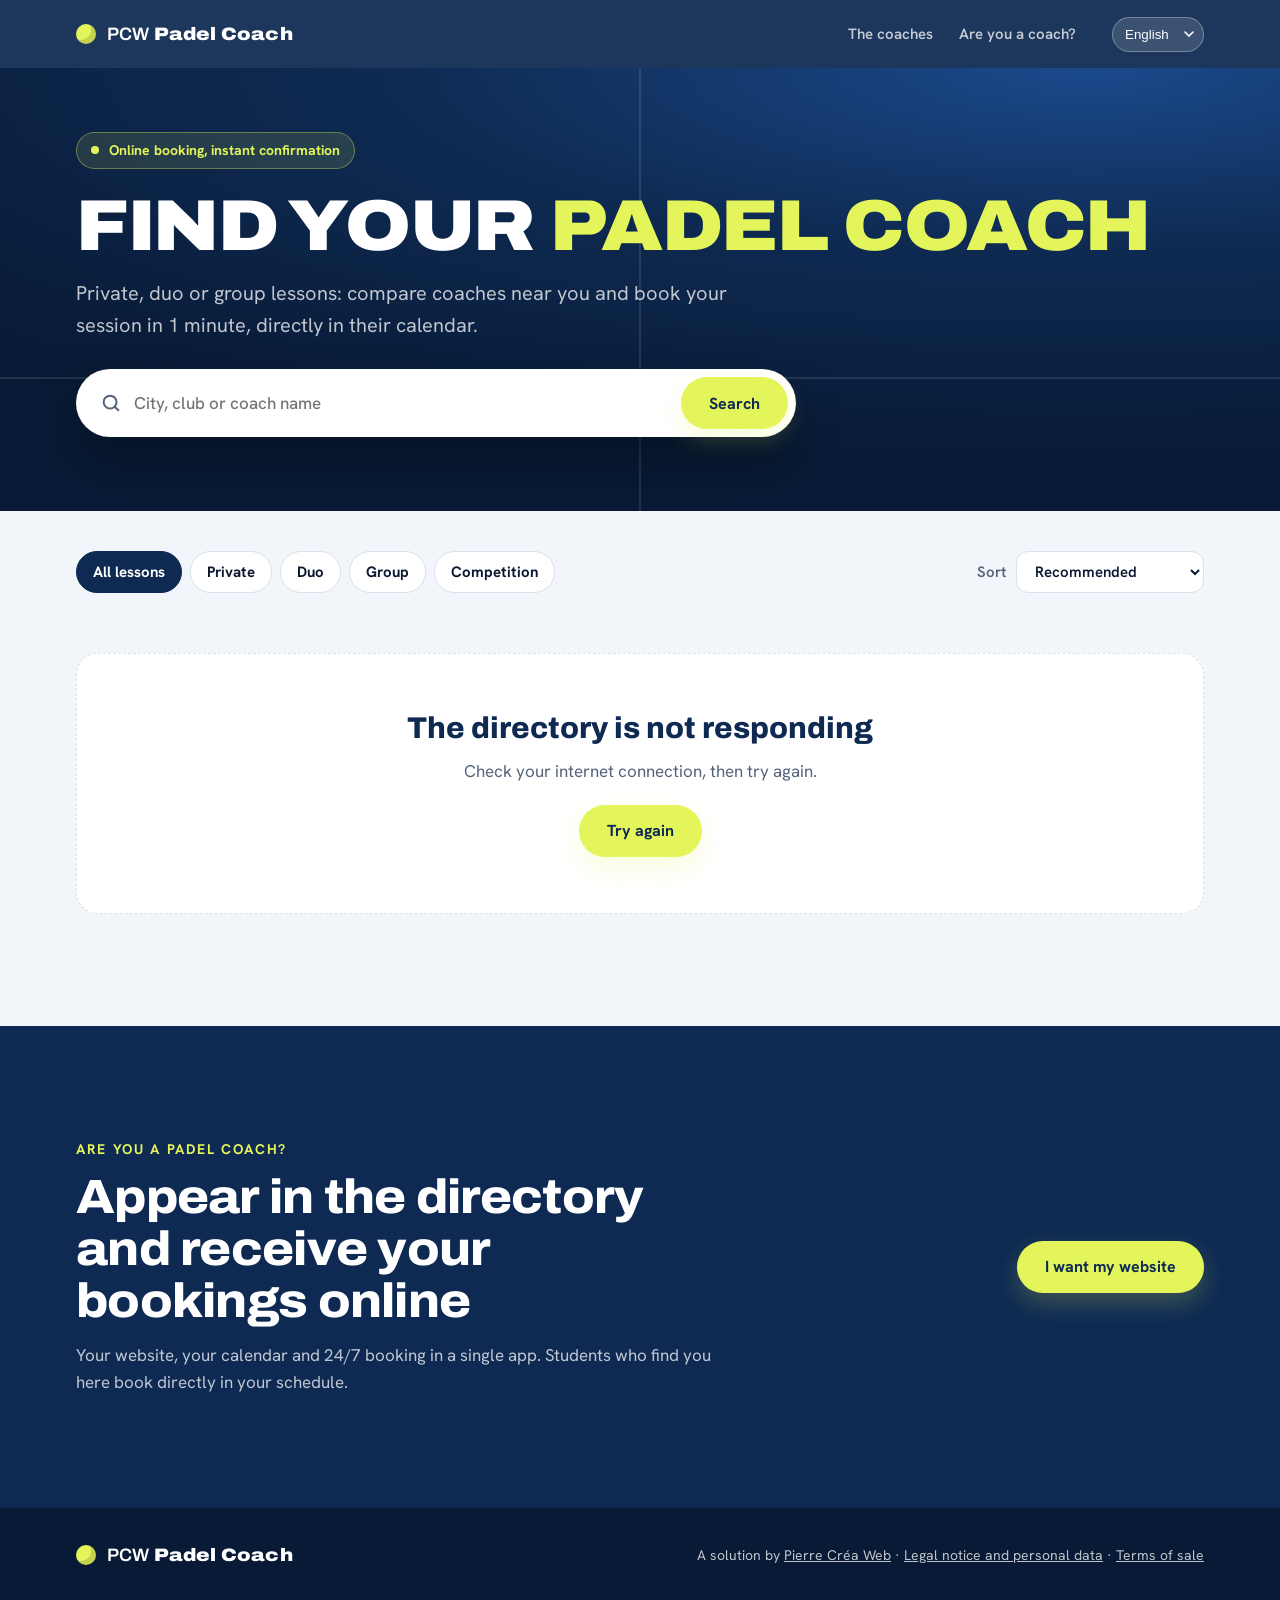
==== commit e8b51e8a: "Pays du coach : champ dans Mon site et filtre par pays dans l'annuaire (migration 0033) Co-Authored-" ====
--- a/coachs/index.html
+++ b/coachs/index.html
@@ -19,7 +19,7 @@
 <link rel="preconnect" href="https://fonts.gstatic.com" crossorigin>
 <link rel="stylesheet" href="https://fonts.googleapis.com/css2?family=Archivo:wdth,wght@62..125,400..900&family=Hanken+Grotesk:wght@400;500;600;700&display=swap">
 <link rel="stylesheet" href="../sales.css?v=20261102">
-<link rel="stylesheet" href="../annuaire.css?v=20261102">
+<link rel="stylesheet" href="../annuaire.css?v=20261110">
 </head>
 <body class="dir-page">
 
@@ -62,12 +62,15 @@
           <button type="button" data-type="collectif" aria-pressed="false">Collectif</button>
           <button type="button" data-type="competition" aria-pressed="false">Compétition</button>
         </div>
+        <label class="dir-sort" hidden><span>Pays</span>
+          <select id="dir-country"><option value="">Tous les pays</option></select></label>
         <label class="dir-sort"><span>Trier</span>
           <select id="dir-sort">
             <option value="reco">Recommandés</option>
             <option value="note">Mieux notés</option>
             <option value="prix">Prix croissant</option>
             <option value="nom">Nom (A → Z)</option>
+            <option value="pays">Pays (A → Z)</option>
           </select></label>
       </div>
       <p class="dir-count" id="dir-count" aria-live="polite"></p>
@@ -100,6 +103,6 @@
 
 <script src="../assets/i18n.js?v=20261109" data-only data-dict="vitrine"></script>
 <script src="../pcw-config.js?v=20261102"></script>
-<script src="../annuaire.js?v=20261102"></script>
+<script src="../annuaire.js?v=20261110"></script>
 </body>
 </html>
--- a/annuaire.css
+++ b/annuaire.css
@@ -100,5 +100,9 @@
 
 @media (prefers-reduced-motion: reduce) { .coach-card, .dir-empty__ball, .coach-card--skel { animation: none; } }
 
+/* Cadrage de la photo choisi par le coach */
+.coach-card__media img { object-position: var(--fx, 50%) var(--fy, 50%); transform: scale(var(--fz, 1)); transform-origin: var(--fx, 50%) var(--fy, 50%); }
+
 .langsw { margin-left: 12px; appearance: none; -webkit-appearance: none; background: rgba(255, 255, 255, .14) url("data:image/svg+xml,%3Csvg xmlns='http://www.w3.org/2000/svg' width='10' height='6' viewBox='0 0 10 6'%3E%3Cpath d='M1 1l4 4 4-4' fill='none' stroke='%23fff' stroke-width='1.6' stroke-linecap='round'/%3E%3C/svg%3E") no-repeat right 9px center; color: #fff; border: 1px solid rgba(255, 255, 255, .3); border-radius: 999px; font: 700 13px/1 inherit; padding: 9px 26px 9px 12px; cursor: pointer; }
 .langsw option { color: #0E1B2C; }
+.dir-sort[hidden] { display: none; }
